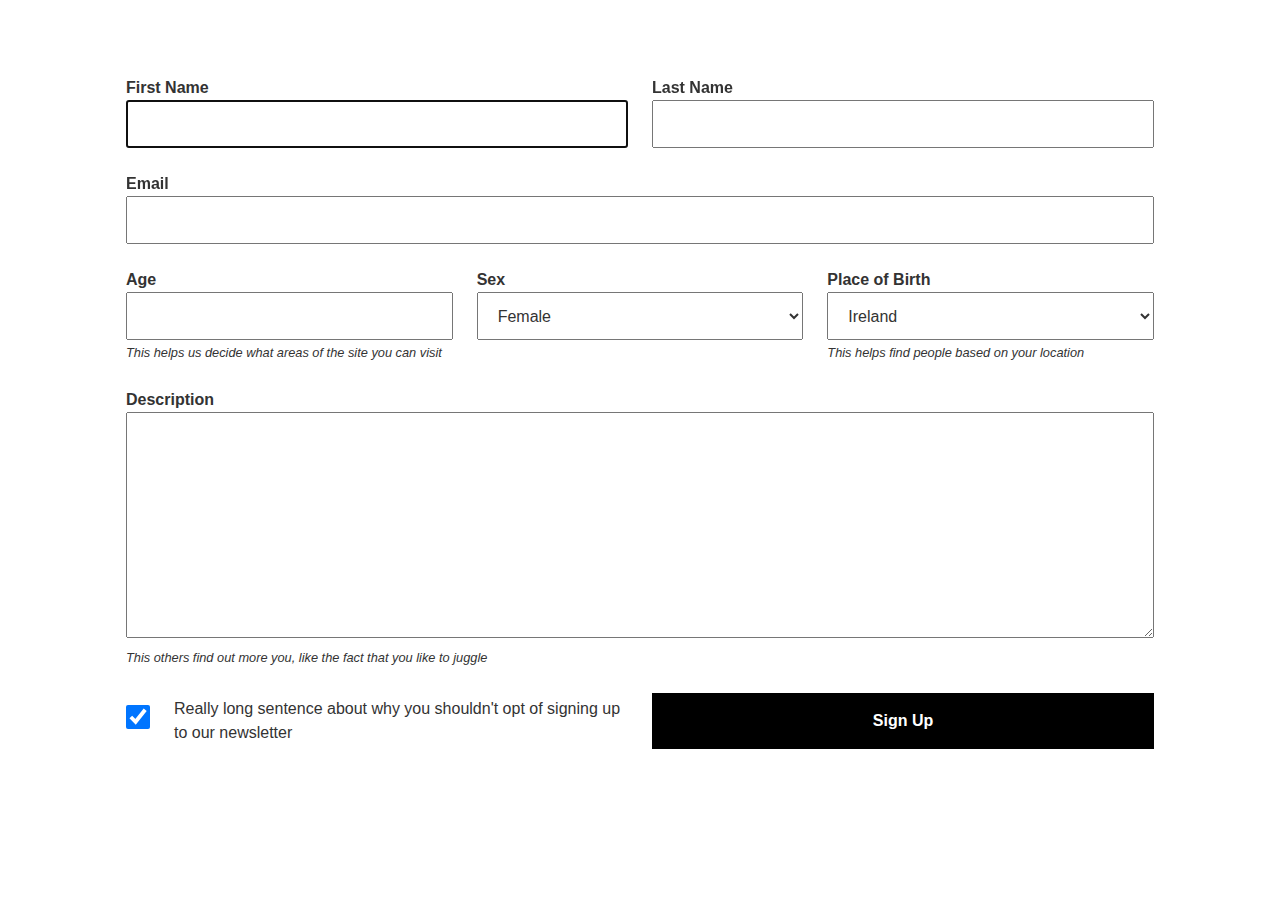
==== form.html @ 025ea373 "cool forms and shit" ====
<!DOCTYPE html>
<html lang="en">
<head>
    <meta charset="UTF-8">
    <title>Document</title>
    <meta name="viewport" content="width=device-width, user-scalable=no, initial-scale=1.0, maximum-scale=1.0, minimum-scale=1.0">
    <link rel="stylesheet" href="css/main.css">
</head>
<body>
    <div class="wrapper">
        <form action="#" method="get">
            <ul class="list-block list-block--small">
                <li class="layout__item u-1-2-lap-and-up">
                    <label>
                        <b>First Name</b>
                        <input type="text" name="fname" autofocus></label>
                </li><li class="layout__item u-1-2-lap-and-up">
                    <label>
                        <b>Last Name</b>
                        <input type="text" name="lname"></label>
                </li><li class="layout__item u-1-1">
                    <label>
                        <b>Email</b>
                        <input type="email" name="email"></label>
                </li><li class="layout__item u-1-3-lap-and-up">
                    <label>
                        <b>Age</b>
                        <input type="number" name="age">
                        <small><em>This helps us decide what areas of the site you can visit</em></small>
                    </label>
                </li><li class="layout__item u-1-3-lap-and-up">
                    <label>
                        <b>Sex</b>
                        <select name="sex" id="">
                            <option value="">Male</option>
                            <option value="" selected>Female</option>
                            <option value="">Other</option>
                            <option value="">Wales</option>
                        </select>
                    </label>
                </li><li class="layout__item u-1-3-lap-and-up">
                    <label>
                        <b>Place of Birth</b>
                        <select name="pob" id="">
                            <optgroup label="Europe">
                                <option value="">England</option>
                                <option value="" selected>Ireland</option>
                                <option value="">Scotland</option>
                                <option value="">Wales</option>
                            </optgroup>
                        </select>
                        <small><em>This helps find people based on your location</em></small>
                    </label>
                </li><li class="layout__item u-1-1-lap-and-up">
                    <label>
                        <b>Description</b>
                        <textarea name="desc" rows="8"></textarea>
                        <small><em>This others find out more you, like the fact that you like to juggle</em></small>
                        </label>
                </li><li class="layout__item u-1-2-lap-and-up">
                    <label class="flag">
                        <span class="flag__img"><input type="checkbox" name="news" checked></span>
                        <span class="flag__body">Really long sentence about why you shouldn't opt of signing up to our newsletter</span>
                    </label>
                </li><li class="layout__item u-1-2-lap-and-up">
                    <button type="submit" class="btn btn--full btn--primary">Sign Up</button>
                </li>

            </ul>
        </form>
    </div>
</body>
</html>
---- css/main.css ----
@charset "UTF-8";
/**
 * Settings
 */
/*!
 * inuitcss, by @csswizardry
 *
 * github.com/inuitcss | inuitcss.com
 */
/**
 * Tools
 */
/*------------------------------------*\
    #ALIASES
\*------------------------------------*/
/**
 * Generic
 */
/*! normalize.css v3.0.2 | MIT License | git.io/normalize */
/**
 * 1. Set default font family to sans-serif.
 * 2. Prevent iOS text size adjust after orientation change, without disabling
 *    user zoom.
 */
html {
  font-family: sans-serif;
  /* 1 */
  -ms-text-size-adjust: 100%;
  /* 2 */
  -webkit-text-size-adjust: 100%;
  /* 2 */ }

/**
 * Remove default margin.
 */
body {
  margin: 0; }

/* HTML5 display definitions
   ========================================================================== */
/**
 * Correct `block` display not defined for any HTML5 element in IE 8/9.
 * Correct `block` display not defined for `details` or `summary` in IE 10/11
 * and Firefox.
 * Correct `block` display not defined for `main` in IE 11.
 */
article,
aside,
details,
figcaption,
figure,
footer,
header,
hgroup,
main,
menu,
nav,
section,
summary {
  display: block; }

/**
 * 1. Correct `inline-block` display not defined in IE 8/9.
 * 2. Normalize vertical alignment of `progress` in Chrome, Firefox, and Opera.
 */
audio,
canvas,
progress,
video {
  display: inline-block;
  /* 1 */
  vertical-align: baseline;
  /* 2 */ }

/**
 * Prevent modern browsers from displaying `audio` without controls.
 * Remove excess height in iOS 5 devices.
 */
audio:not([controls]) {
  display: none;
  height: 0; }

/**
 * Address `[hidden]` styling not present in IE 8/9/10.
 * Hide the `template` element in IE 8/9/11, Safari, and Firefox < 22.
 */
[hidden],
template {
  display: none; }

/* Links
   ========================================================================== */
/**
 * Remove the gray background color from active links in IE 10.
 */
a {
  background-color: transparent; }

/**
 * Improve readability when focused and also mouse hovered in all browsers.
 */
a:active,
a:hover {
  outline: 0; }

/* Text-level semantics
   ========================================================================== */
/**
 * Address styling not present in IE 8/9/10/11, Safari, and Chrome.
 */
abbr[title] {
  border-bottom: 1px dotted; }

/**
 * Address style set to `bolder` in Firefox 4+, Safari, and Chrome.
 */
b,
strong {
  font-weight: bold; }

/**
 * Address styling not present in Safari and Chrome.
 */
dfn {
  font-style: italic; }

/**
 * Address variable `h1` font-size and margin within `section` and `article`
 * contexts in Firefox 4+, Safari, and Chrome.
 */
h1 {
  font-size: 2em;
  margin: 0.67em 0; }

/**
 * Address styling not present in IE 8/9.
 */
mark {
  background: #ff0;
  color: #000; }

/**
 * Address inconsistent and variable font size in all browsers.
 */
small {
  font-size: 80%; }

/**
 * Prevent `sub` and `sup` affecting `line-height` in all browsers.
 */
sub,
sup {
  font-size: 75%;
  line-height: 0;
  position: relative;
  vertical-align: baseline; }

sup {
  top: -0.5em; }

sub {
  bottom: -0.25em; }

/* Embedded content
   ========================================================================== */
/**
 * Remove border when inside `a` element in IE 8/9/10.
 */
img {
  border: 0; }

/**
 * Correct overflow not hidden in IE 9/10/11.
 */
svg:not(:root) {
  overflow: hidden; }

/* Grouping content
   ========================================================================== */
/**
 * Address margin not present in IE 8/9 and Safari.
 */
figure {
  margin: 1em 40px; }

/**
 * Address differences between Firefox and other browsers.
 */
hr {
  -moz-box-sizing: content-box;
  box-sizing: content-box;
  height: 0; }

/**
 * Contain overflow in all browsers.
 */
pre {
  overflow: auto; }

/**
 * Address odd `em`-unit font size rendering in all browsers.
 */
code,
kbd,
pre,
samp {
  font-family: monospace, monospace;
  font-size: 1em; }

/* Forms
   ========================================================================== */
/**
 * Known limitation: by default, Chrome and Safari on OS X allow very limited
 * styling of `select`, unless a `border` property is set.
 */
/**
 * 1. Correct color not being inherited.
 *    Known issue: affects color of disabled elements.
 * 2. Correct font properties not being inherited.
 * 3. Address margins set differently in Firefox 4+, Safari, and Chrome.
 */
button,
input,
optgroup,
select,
textarea {
  color: inherit;
  /* 1 */
  font: inherit;
  /* 2 */
  margin: 0;
  /* 3 */ }

/**
 * Address `overflow` set to `hidden` in IE 8/9/10/11.
 */
button {
  overflow: visible; }

/**
 * Address inconsistent `text-transform` inheritance for `button` and `select`.
 * All other form control elements do not inherit `text-transform` values.
 * Correct `button` style inheritance in Firefox, IE 8/9/10/11, and Opera.
 * Correct `select` style inheritance in Firefox.
 */
button,
select {
  text-transform: none; }

/**
 * 1. Avoid the WebKit bug in Android 4.0.* where (2) destroys native `audio`
 *    and `video` controls.
 * 2. Correct inability to style clickable `input` types in iOS.
 * 3. Improve usability and consistency of cursor style between image-type
 *    `input` and others.
 */
button,
html input[type="button"],
input[type="reset"],
input[type="submit"] {
  -webkit-appearance: button;
  /* 2 */
  cursor: pointer;
  /* 3 */ }

/**
 * Re-set default cursor for disabled elements.
 */
button[disabled],
html input[disabled] {
  cursor: default; }

/**
 * Remove inner padding and border in Firefox 4+.
 */
button::-moz-focus-inner,
input::-moz-focus-inner {
  border: 0;
  padding: 0; }

/**
 * Address Firefox 4+ setting `line-height` on `input` using `!important` in
 * the UA stylesheet.
 */
input {
  line-height: normal; }

/**
 * It's recommended that you don't attempt to style these elements.
 * Firefox's implementation doesn't respect box-sizing, padding, or width.
 *
 * 1. Address box sizing set to `content-box` in IE 8/9/10.
 * 2. Remove excess padding in IE 8/9/10.
 */
input[type="checkbox"],
input[type="radio"] {
  box-sizing: border-box;
  /* 1 */
  padding: 0;
  /* 2 */ }

/**
 * Fix the cursor style for Chrome's increment/decrement buttons. For certain
 * `font-size` values of the `input`, it causes the cursor style of the
 * decrement button to change from `default` to `text`.
 */
input[type="number"]::-webkit-inner-spin-button,
input[type="number"]::-webkit-outer-spin-button {
  height: auto; }

/**
 * 1. Address `appearance` set to `searchfield` in Safari and Chrome.
 * 2. Address `box-sizing` set to `border-box` in Safari and Chrome
 *    (include `-moz` to future-proof).
 */
input[type="search"] {
  -webkit-appearance: textfield;
  /* 1 */
  -moz-box-sizing: content-box;
  -webkit-box-sizing: content-box;
  /* 2 */
  box-sizing: content-box; }

/**
 * Remove inner padding and search cancel button in Safari and Chrome on OS X.
 * Safari (but not Chrome) clips the cancel button when the search input has
 * padding (and `textfield` appearance).
 */
input[type="search"]::-webkit-search-cancel-button,
input[type="search"]::-webkit-search-decoration {
  -webkit-appearance: none; }

/**
 * Define consistent border, margin, and padding.
 */
fieldset {
  border: 1px solid #c0c0c0;
  margin: 0 2px;
  padding: 0.35em 0.625em 0.75em; }

/**
 * 1. Correct `color` not being inherited in IE 8/9/10/11.
 * 2. Remove padding so people aren't caught out if they zero out fieldsets.
 */
legend {
  border: 0;
  /* 1 */
  padding: 0;
  /* 2 */ }

/**
 * Remove default vertical scrollbar in IE 8/9/10/11.
 */
textarea {
  overflow: auto; }

/**
 * Don't inherit the `font-weight` (applied by a rule above).
 * NOTE: the default cannot safely be changed in Chrome and Safari on OS X.
 */
optgroup {
  font-weight: bold; }

/* Tables
   ========================================================================== */
/**
 * Remove most spacing between table cells.
 */
table {
  border-collapse: collapse;
  border-spacing: 0; }

td,
th {
  padding: 0; }

/*------------------------------------*\
    #RESET
\*------------------------------------*/
/**
 * As well as using normalize.css, it is often advantageous to remove all
 * margins from certain elements.
 */
body,
h1, h2, h3, h4, h5, h6,
p, blockquote, pre,
dl, dd, ol, ul,
form, fieldset, legend,
figure,
table, th, td, caption,
hr {
  margin: 0;
  padding: 0; }

/**
 * Give a help cursor to elements that give extra info on `:hover`.
 */
abbr[title],
dfn[title] {
  cursor: help; }

/**
 * Remove underlines from potentially troublesome elements.
 */
u,
ins {
  text-decoration: none; }

/**
 * Apply faux underlines to inserted text via `border-bottom`.
 */
ins {
  border-bottom: 1px solid; }

/*------------------------------------*\
    #BOX-SIZING
\*------------------------------------*/
/**
 * Set the global `box-sizing` state to `border-box`.
 *
 * css-tricks.com/inheriting-box-sizing-probably-slightly-better-best-practice
 * paulirish.com/2012/box-sizing-border-box-ftw
 */
html {
  -webkit-box-sizing: border-box;
  -moz-box-sizing: border-box;
  box-sizing: border-box; }

*, *:before, *:after {
  -webkit-box-sizing: inherit;
  -moz-box-sizing: inherit;
  box-sizing: inherit; }

/**
 * Base
 */
body {
  margin-top: 4em; }

a {
  color: #333333;
  text-decoration: none; }
  a:hover, a:active, a:focus {
    text-decoration: underline; }

textarea {
  padding: 1em; }

input,
select,
textarea {
  font-size: 1em; }

input[type="text"],
input[type="email"],
input[type="password"],
input[type="tel"],
input[type="url"],
input[type="number"],
select {
  width: 100%;
  padding-left: 1em; }

input[type="checkbox"] {
  width: 1.5em; }

textarea {
  min-width: 100%;
  width: 100%;
  max-width: 100%; }

input,
select {
  height: 3em;
  line-height: 3em; }

label {
  cursor: pointer; }

/*------------------------------------*\
    #PAGE
\*------------------------------------*/
/**
 * High-, page-level styling.
 *
 * 1. Set the default `font-size` and `line-height` for the entire project,
 *    sourced from our default variables. The `font-size` is calculated to exist
 *    in ems, the `line-height` is calculated to exist unitlessly.
 * 2. Force scrollbars to always be visible to prevent awkward ÔÇÿjumpsÔÇÖ when
 *    navigating between pages that do/do not have enough content to produce
 *    scrollbars naturally.
 * 3. Ensure the page always fills at least the entire height of the viewport.
 * 4. Prevent certain mobile browsers from automatically zooming fonts.
 * 5. Fonts on OSX will look more consistent with other systems that do not
 *    render text using sub-pixel anti-aliasing.
 */
html {
  font-size: 1em;
  /* [1] */
  line-height: 1.5;
  /* [1] */
  background-color: #fff;
  color: #333;
  overflow-y: scroll;
  /* [2] */
  min-height: 100%;
  /* [3] */
  -webkit-text-size-adjust: 100%;
  /* [4] */
  -ms-text-size-adjust: 100%;
  /* [4] */
  -moz-osx-font-smoothing: grayscale;
  /* [5] */
  -webkit-font-smoothing: antialiased;
  /* [5] */ }

/*------------------------------------*\
    #IMAGES
\*------------------------------------*/
/**
 * 1. Fluid images for responsive purposes.
 * 2. Offset `alt` text from surrounding copy.
 * 3. Setting `vertical-align` removes the whitespace that appears under `img`
 *    elements when they are dropped into a page as-is. Safer alternative to
 *    using `display: block;`.
 */
img {
  max-width: 100%;
  /* [1] */
  font-style: italic;
  /* [2] */
  vertical-align: middle;
  /* [3] */ }

/**
 * 1. Google Maps breaks if `max-width: 100%` acts upon it; use their selector
 *    to remove the effects.
 * 2. If a `width` and/or `height` attribute have been explicitly defined, letÔÇÖs
 *    not make the image fluid.
 */
.gm-style img,
img[width],
img[height] {
  /* [2] */
  max-width: none; }

/**
 * Objects
 */
.wrapper {
  max-width: 1100px;
  margin: 0 auto;
  padding-right: 12px;
  padding-left: 12px; }
  @media screen and (min-width: 45em) {
    .wrapper {
      padding-right: 24px;
      padding-left: 24px; } }

/*------------------------------------*\
    #BUTTONS
\*------------------------------------*/
/**
 * A simple button object.
 */
/**
 * 1. Allow us to style box model properties.
 * 2. Line different sized buttons up a little nicer.
 * 3. Make buttons inherit font styles (often necessary when styling `input`s as
 *    buttons).
 * 4. Reset/normalize some styles.
 * 5. Force all button-styled elements to appear clickable.
 * 6. Fixes odd inner spacing in IE7.
 * 7. Subtract the border size from the padding value so that buttons do not
 *    grow larger as we add borders.
 */
.btn {
  display: inline-block;
  /* [1] */
  vertical-align: middle;
  /* [2] */
  font: inherit;
  /* [3] */
  text-align: center;
  /* [4] */
  margin: 0;
  /* [4] */
  cursor: pointer;
  /* [5] */
  overflow: visible;
  /* [6] */
  padding: 14px 30px;
  /* [7] */
  background-color: transparent;
  border: 2px solid transparent; }
  .btn, .btn:hover, .btn:active, .btn:focus {
    text-decoration: none;
    /* [4] */
    color: #000; }

/**
 * Fix a Firefox bug whereby `input type="submit"` gains 2px extra padding.
 */
.btn::-moz-focus-inner {
  border: 0;
  padding: 0; }

/**
 * Full-width buttons.
 */
.btn--full {
  width: 100%; }

/**
 * Round-ended buttons.
 *
 * 1. Overly-large value to ensure the radius rounds the whole end of the
 *    button.
 */
.btn--pill {
  border-radius: 100px;
  /* [1] */ }

/*------------------------------------*\
    #LIST-INLINE
\*------------------------------------*/
/**
 * The list-inline object simply displays a list of items in one line.
 */
.list-inline {
  margin: 0;
  padding: 0;
  list-style: none; }
  .list-inline > li {
    display: inline-block; }

/*------------------------------------*\
    #LIST-BLOCK
\*------------------------------------*/
/**
 * The list-block object creates blocky list items out of a `ul` or `ol`.
 */
.list-block {
  margin: 0;
  padding: 0;
  list-style: none; }

.list-block__item,
.list-block > li {
  padding: 24px; }

/**
 * Small list-blocks.
 */
.list-block--small > .list-block__item,
.list-block.list-block--small > li {
  padding: 12px; }

/*------------------------------------*\
    #LIST-UI
\*------------------------------------*/
/**
 * The UI list object creates blocky list items with a keyline separator out of
 * a `ul` or `ol`.
 */
.list-ui,
.list-ui__item,
.list-ui > li {
  border: 0 solid #ccc; }

.list-ui {
  margin: 0;
  padding: 0;
  list-style: none;
  border-top-width: 1px; }

.list-ui__item,
.list-ui > li {
  padding: 24px;
  border-bottom-width: 1px; }

/**
 * Tiny list-uis.
 */
.list-ui--tiny > .list-ui__item,
.list-ui.list-ui--tiny > li {
  padding: 6px; }

/**
 * Small list-uis.
 */
.list-ui--small > .list-ui__item,
.list-ui.list-ui--small > li {
  padding: 12px; }

/*------------------------------------*\
    #LAYOUT
\*------------------------------------*/
/**
 * The inuitcss layout system uses `box-sizing: border-box;` and
 * `display: inline-block;` to create an extremely powerful, flexible
 * alternative to the traditional grid system. Combine the layout items with
 * the widths found in `trumps.widths`.
 */
/**
 * Begin a layout group.
 */
.layout {
  list-style: none;
  margin: 0;
  padding: 0;
  margin-left: -24px; }

/**
 * 1. Cause columns to stack side-by-side.
 * 2. Space columns apart.
 * 3. Align columns to the tops of each other.
 * 4. Full-width unless told to behave otherwise.
 * 5. Required to combine fluid widths and fixed gutters.
 */
.layout__item {
  display: inline-block;
  /* [1] */
  padding-left: 24px;
  /* [2] */
  vertical-align: top;
  /* [3] */
  width: 100%;
  /* [4] */ }

/**
 * Layouts with large gutters.
 */
.layout--large {
  margin-left: -48px; }
  .layout--large > .layout__item {
    padding-left: 48px; }

/*------------------------------------*\
    #MEDIA
\*------------------------------------*/
/**
 * Place any image- and text-like content side-by-side, as per:
 * stubbornella.org/content/2010/06/25/the-media-object-saves-hundreds-of-lines-of-code
 */
.media {
  display: block; }

.media__img {
  float: left;
  margin-right: 24px; }
  .media__img > img {
    display: block; }

.media__body {
  overflow: hidden;
  display: block; }
  .media__body,
  .media__body > :last-child {
    margin-bottom: 0; }

/**
 * Tiny media objects.
 */
.media--tiny {
  /**
   * Tiny reversed media objects.
   */ }
  .media--tiny > .media__img {
    margin-right: 6px; }
  .media--tiny.media--rev > .media__img {
    margin-right: 0;
    margin-left: 6px; }

/**
 * Small media objects.
 */
.media--small {
  /**
   * Small reversed media objects.
   */ }
  .media--small > .media__img {
    margin-right: 12px; }
  .media--small.media--rev > .media__img {
    margin-right: 0;
    margin-left: 12px; }

/**
 * Reversed image location (right instead of left). Extends `.media`.
 */
.media--rev > .media__img {
  float: right;
  margin-right: 0;
  margin-left: 24px; }

/**
 * Responsive media objects.
 *
 * There is a very pragmatic, simple implementation of a responsive media
 * object, which simply places the text-content beneath the image-content.
 *
 * We use a `max-width` media query because:
 *
 * a) it is the least verbose method in terms of amount of code required.
 * b) the media objectÔÇÖs default state is image-next-to-text, so its stacked
 *    state is the exception, rather than the rule.
 */
@media screen and (max-width: 720px) {
  .media--responsive {
    /**
     * Rework the spacings on regular media objects.
     */
    /**
     * Tiny responsive media objects.
     *
     * Take a little more heavy-handed approach to reworking
     * spacings on media objects that are also tiny media objects
     * in their regular state.
     */
    /**
     * Small responsive media objects.
     *
     * Take a little more heavy-handed approach to reworking
     * spacings on media objects that are also small media objects
     * in their regular state.
     */ }
    .media--responsive > .media__img {
      float: none;
      margin-right: 0;
      margin-bottom: 24px;
      margin-left: 0; }
    .media--responsive.media--tiny > .media__img {
      margin-right: 0;
      margin-left: 0;
      margin-bottom: 6px; }
    .media--responsive.media--small > .media__img {
      margin-right: 0;
      margin-left: 0;
      margin-bottom: 12px; } }
/*------------------------------------*\
    #FLAG
\*------------------------------------*/
/**
 * The flag object is a design pattern similar to the media object, however it
 * utilises `display: table[-cell];` to give us control over the vertical
 * alignments of the text and image. csswizardry.com/2013/05/the-flag-object
 */
/**
 * 1. Allows us to control vertical alignments
 * 2. Force the object to be the full width of its parent. Combined with [1],
 *    this makes the object behave in a quasi-`display: block;` manner.
 */
.flag {
  display: table;
  /* [1] */
  width: 100%;
  /* [2] */ }

/**
 * Items within a flag object. There should only ever be one of each.
 *
 * 1. Default to aligning content to their middles.
 */
.flag__img,
.flag__body {
  display: table-cell;
  vertical-align: middle;
  /* [1] */ }

/**
 * Flag images have a space between them and the body of the object.
 */
.flag__img {
  padding-right: 24px; }
  .flag__img > img {
    display: block;
    max-width: none; }

/**
 * The container for the main content of the flag object.
 *
 * 1. Forces the `.flag__body` to take up all remaining space.
 */
.flag__body {
  width: 100%;
  /* [1] */ }
  .flag__body,
  .flag__body > :last-child {
    margin-bottom: 0; }

/**
 * Tiny flags.
 */
.flag--tiny {
  /**
   * Tiny reversed flags.
   */ }
  .flag--tiny > .flag__img {
    padding-right: 6px; }
  .flag--tiny.flag--rev > .flag__img {
    padding-right: 0;
    padding-left: 6px; }

/**
 * Small flags.
 */
.flag--small {
  /**
   * Small reversed flags.
   */ }
  .flag--small > .flag__img {
    padding-right: 12px; }
  .flag--small.flag--rev > .flag__img {
    padding-right: 0;
    padding-left: 12px; }

/**
 * Reversed flag objects have their image-content to the right, and text-content
 * to the left.
 *
 * 1. Swap the rendered direction of the objectÔÇª
 * 2. ÔÇªand reset it.
 * 3. Reassign margins to the correct sides.
 */
.flag--rev {
  direction: rtl;
  /* [1] */ }
  .flag--rev > .flag__img,
  .flag--rev > .flag__body {
    direction: ltr;
    /* [2] */ }
  .flag--rev > .flag__img {
    padding-right: 0;
    /* [3] */
    padding-left: 24px;
    /* [3] */ }

/**
 * Responsive flag objects.
 *
 * There is a very pragmatic, simple implementation of a responsive flag
 * object, which simply places the text-content beneath the image-content.
 *
 * We use a `max-width` media query because:
 *
 * a) it is the least verbose method in terms of amount of code required.
 * b) the flag objectÔÇÖs default state is image-next-to-text, so its stacked
 *    state is the exception, rather than the rule.
 */
@media screen and (max-width: 720px) {
  .flag--responsive {
    /**
     * Disable reversal of content because there is no concept of
     * ÔÇÿreversedÔÇÖ in a stacked layout.
     */
    direction: ltr;
    /**
     * Rework the spacings on regular flag objects.
     */
    /**
     * Tiny responsive flags.
     *
     * Take a little more heavy-handed approach to reworking
     * spacings on flags that are also tiny flags in their regular
     * state.
     */
    /**
     * Small responsive flags.
     *
     * Take a little more heavy-handed approach to reworking
     * spacings on flags that are also small flags in their regular
     * state.
     */ }
    .flag--responsive,
    .flag--responsive > .flag__img,
    .flag--responsive > .flag__body {
      display: block; }
    .flag--responsive > .flag__img {
      padding-right: 0;
      padding-left: 0;
      margin-bottom: 24px; }
    .flag--responsive.flag--tiny > .flag__img {
      padding-right: 0;
      padding-left: 0;
      margin-bottom: 6px; }
    .flag--responsive.flag--small > .flag__img {
      padding-right: 0;
      padding-left: 0;
      margin-bottom: 12px; } }
/*------------------------------------*\
    #TABLES
\*------------------------------------*/
.table {
  width: 100%; }

/*------------------------------------*\
    #TABS
\*------------------------------------*/
/**
 * A simple abstraction for making equal-width navigation tabs.
 */
/**
 * 1. Reset any residual styles (most likely from lists).
 * 2. Tables for layout!
 * 3. Force all `table-cell` children to have equal widths.
 * 4. Force the object to be the full width of its parent. Combined with [2],
 *    this makes the object behave in a quasi-`display: block;` manner.
 */
.tabs {
  margin: 0;
  /* [1] */
  padding: 0;
  /* [1] */
  list-style: none;
  /* [1] */
  display: table;
  /* [2] */
  table-layout: fixed;
  /* [3] */
  width: 100%;
  /* [4] */
  text-align: center; }

.tabs__item {
  display: table-cell;
  /* [2] */ }

.tabs__link {
  display: block; }

/**
 * Components
 */
.app-bar {
  position: fixed;
  z-index: 9999;
  top: 0;
  right: 0;
  left: 0;
  background: #000;
  border-bottom: 4px solid #333333;
  color: #fff; }

.navdrawer {
  overflow-y: auto;
  position: fixed;
  z-index: 9999;
  top: 0;
  bottom: 0;
  width: 80%;
  max-width: 300px;
  max-height: 100%;
  background: #fff;
  color: #000;
  box-shadow: 0 0 10px rgba(0, 0, 0, 0.5);
  transform: translateZ(0);
  transition: transform 0.2s; }
  .navdrawer.is-active {
    transform: translateX(0); }
  .navdrawer--left {
    left: 0;
    margin-right: 80px;
    transform: translateX(-110%); }
    .no-csstransforms .navdrawer--left {
      left: -100%;
      right: 100%;
      transition: left 0.2s; }
      .no-csstransforms .navdrawer--left.is-active {
        left: 0; }
  .navdrawer--right {
    right: 0;
    margin-left: 80px;
    transform: translateX(110%); }
    .no-csstransforms .navdrawer--right {
      left: 100%;
      right: -100%;
      transition: right 0.2s; }
      .no-csstransforms .navdrawer--right.is-active {
        right: 0; }
  .navdrawer-overlay {
    position: fixed;
    z-index: 999;
    top: -100%;
    right: 0;
    bottom: 100%;
    left: 0;
    background: #000;
    opacity: 0;
    transform: translateZ(0);
    transition: opacity 0.2s; }
    .no-opacity .navdrawer-overlay {
      -ms-filter: "progid:DXImageTransform.Microsoft.Alpha(Opacity=0)"; }
    .navdrawer-overlay.is-active {
      top: 0;
      bottom: 0;
      opacity: 0.4; }
      .no-opacity .navdrawer-overlay.is-active {
        -ms-filter: "progid:DXImageTransform.Microsoft.Alpha(Opacity=20)"; }

.btn {
  font-weight: 700;
  color: inherit; }
  .btn:hover, .btn:active, .btn:focus {
    color: inherit; }

.btn--primary {
  -webkit-transition: 0.2s;
  -moz-transition: 0.2s;
  transition: 0.2s;
  font-weight: 700;
  background: #000;
  border-color: #000;
  color: #fff; }
  .btn--primary:hover, .btn--primary:active, .btn--primary:focus {
    background: black;
    border-color: black;
    color: #fff; }

.btn--secondary {
  background: none;
  border-color: #000;
  color: #000; }
  .btn--secondary:hover, .btn--secondary:active, .btn--secondary:focus {
    border-color: black;
    color: black; }

.product__cta {
  float: right;
  text-align: center; }

.promotion {
  display: block;
  padding: 20px;
  background: #000;
  border-width: 4px 2px 2px;
  border-style: solid;
  border-color: #333333;
  color: #fff; }

/**
 * Trumps
 */
/*------------------------------------*\
    $HELPER
\*------------------------------------*/
/**
 * Based on "_helper.scss" from inuitcss by Harry Roberts:
 * https://github.com/csswizardry/inuit.css/blob/master/generic/_helper.scss
 */
/**
 * Floats
 */
.float--left {
  float: left !important; }

.float--right {
  float: right !important; }

.float--none {
  float: none !important; }

/**
 * Text alignment
 */
.text--left {
  text-align: left !important; }

.text--right {
  text-align: right !important; }

.text--center {
  text-align: center !important; }

/**
 * Font weights
 */
.weight--100 {
  font-weight: 100 !important; }

.weight--200 {
  font-weight: 200 !important; }

.weight--300 {
  font-weight: 300 !important; }

.weight--400 {
  font-weight: 400 !important; }

.weight--500 {
  font-weight: 500 !important; }

.weight--600 {
  font-weight: 600 !important; }

.weight--700 {
  font-weight: 700 !important; }

.weight--800 {
  font-weight: 800 !important; }

.weight--900 {
  font-weight: 900 !important; }

/*------------------------------------*\
    #SPACING
\*------------------------------------*/
/**
 * Margin and padding helper classes. Use these to tweak layout on a micro
 * level.
 *
 * `.(m|p)(t|r|b|l|h|v)(-|+|0) {}` = margin/padding top/right/bottom/left/horizontal/vertical less/more/none
 */
/**
 * Margin helper classes.
 *
 * Add margins.
 */
.u-m {
  margin: 24px !important; }

.u-mt {
  margin-top: 24px !important; }

.u-mr {
  margin-right: 24px !important; }

.u-mb {
  margin-bottom: 24px !important; }

.u-ml {
  margin-left: 24px !important; }

.u-mh {
  margin-right: 24px !important;
  margin-left: 24px !important; }

.u-mv {
  margin-top: 24px !important;
  margin-bottom: 24px !important; }

/**
 * Padding helper classes.
 *
 * Add paddings.
 */
.u-p {
  padding: 24px !important; }

.u-pt {
  padding-top: 24px !important; }

.u-pr {
  padding-right: 24px !important; }

.u-pb {
  padding-bottom: 24px !important; }

.u-pl {
  padding-left: 24px !important; }

.u-ph {
  padding-right: 24px !important;
  padding-left: 24px !important; }

.u-pv {
  padding-top: 24px !important;
  padding-bottom: 24px !important; }

/*------------------------------------*\
    #CLEARFIX
\*------------------------------------*/
/**
 * Micro clearfix, as per: css-101.org/articles/clearfix/latest-new-clearfix-so-far.php
 * Extend the clearfix class with Sass to avoid the `.clearfix` class appearing
 * over and over in your markup.
 */
.clearfix:after,
.media:after,
.product:after {
  content: "";
  display: table;
  clear: both; }

/*------------------------------------*\
    #WIDTHS
\*------------------------------------*/
/**
 * A series of width helper classes that you can use to size things like grid
 * systems. Classes can take a fraction-like format (e.g. `.u-2/3`) or a spoken-
 * word format (e.g. `.u-2-of-3`). Use these in your markup:
 *
 * <div class="u-7/12">
 */
.u-1-1 {
  width: 100% !important; }

.u-1-2 {
  width: 50% !important; }

.u-1-3 {
  width: 33.33333% !important; }

.u-2-3 {
  width: 66.66667% !important; }

.u-1-4 {
  width: 25% !important; }

.u-2-4 {
  width: 50% !important; }

.u-3-4 {
  width: 75% !important; }

.u-1-5 {
  width: 20% !important; }

.u-2-5 {
  width: 40% !important; }

.u-3-5 {
  width: 60% !important; }

.u-4-5 {
  width: 80% !important; }

/*------------------------------------*\
    #WIDTHS-RESPONSIVE
\*------------------------------------*/
/**
 * Responsive width classes based on your responsive settings.
 */
@media screen and (max-width: 44.9375em) {
  .u-1-1-palm {
    width: 100% !important; }

  .u-1-2-palm {
    width: 50% !important; }

  .u-1-3-palm {
    width: 33.33333% !important; }

  .u-2-3-palm {
    width: 66.66667% !important; }

  .u-1-4-palm {
    width: 25% !important; }

  .u-2-4-palm {
    width: 50% !important; }

  .u-3-4-palm {
    width: 75% !important; }

  .u-1-5-palm {
    width: 20% !important; }

  .u-2-5-palm {
    width: 40% !important; }

  .u-3-5-palm {
    width: 60% !important; }

  .u-4-5-palm {
    width: 80% !important; } }
@media screen and (min-width: 45em) and (max-width: 63.9375em) {
  .u-1-1-lap {
    width: 100% !important; }

  .u-1-2-lap {
    width: 50% !important; }

  .u-1-3-lap {
    width: 33.33333% !important; }

  .u-2-3-lap {
    width: 66.66667% !important; }

  .u-1-4-lap {
    width: 25% !important; }

  .u-2-4-lap {
    width: 50% !important; }

  .u-3-4-lap {
    width: 75% !important; }

  .u-1-5-lap {
    width: 20% !important; }

  .u-2-5-lap {
    width: 40% !important; }

  .u-3-5-lap {
    width: 60% !important; }

  .u-4-5-lap {
    width: 80% !important; } }
@media screen and (min-width: 45em) {
  .u-1-1-lap-and-up {
    width: 100% !important; }

  .u-1-2-lap-and-up {
    width: 50% !important; }

  .u-1-3-lap-and-up {
    width: 33.33333% !important; }

  .u-2-3-lap-and-up {
    width: 66.66667% !important; }

  .u-1-4-lap-and-up {
    width: 25% !important; }

  .u-2-4-lap-and-up {
    width: 50% !important; }

  .u-3-4-lap-and-up {
    width: 75% !important; }

  .u-1-5-lap-and-up {
    width: 20% !important; }

  .u-2-5-lap-and-up {
    width: 40% !important; }

  .u-3-5-lap-and-up {
    width: 60% !important; }

  .u-4-5-lap-and-up {
    width: 80% !important; } }
@media screen and (max-width: 63.9375em) {
  .u-1-1-portable {
    width: 100% !important; }

  .u-1-2-portable {
    width: 50% !important; }

  .u-1-3-portable {
    width: 33.33333% !important; }

  .u-2-3-portable {
    width: 66.66667% !important; }

  .u-1-4-portable {
    width: 25% !important; }

  .u-2-4-portable {
    width: 50% !important; }

  .u-3-4-portable {
    width: 75% !important; }

  .u-1-5-portable {
    width: 20% !important; }

  .u-2-5-portable {
    width: 40% !important; }

  .u-3-5-portable {
    width: 60% !important; }

  .u-4-5-portable {
    width: 80% !important; } }
@media screen and (min-width: 64em) {
  .u-1-1-desk {
    width: 100% !important; }

  .u-1-2-desk {
    width: 50% !important; }

  .u-1-3-desk {
    width: 33.33333% !important; }

  .u-2-3-desk {
    width: 66.66667% !important; }

  .u-1-4-desk {
    width: 25% !important; }

  .u-2-4-desk {
    width: 50% !important; }

  .u-3-4-desk {
    width: 75% !important; }

  .u-1-5-desk {
    width: 20% !important; }

  .u-2-5-desk {
    width: 40% !important; }

  .u-3-5-desk {
    width: 60% !important; }

  .u-4-5-desk {
    width: 80% !important; } }
@media (-webkit-min-device-pixel-ratio: 2), (min-resolution: 192dpi), (min-resolution: 2dppx) {
  .u-1-1-retina {
    width: 100% !important; }

  .u-1-2-retina {
    width: 50% !important; }

  .u-1-3-retina {
    width: 33.33333% !important; }

  .u-2-3-retina {
    width: 66.66667% !important; }

  .u-1-4-retina {
    width: 25% !important; }

  .u-2-4-retina {
    width: 50% !important; }

  .u-3-4-retina {
    width: 75% !important; }

  .u-1-5-retina {
    width: 20% !important; }

  .u-2-5-retina {
    width: 40% !important; }

  .u-3-5-retina {
    width: 60% !important; }

  .u-4-5-retina {
    width: 80% !important; } }
/*------------------------------------*\
    #WIDTHS-RESPONSIVE
\*------------------------------------*/
/**
 * Some simple, crude, starting-point widths to use alongside the layout system.
 */
@media screen and (max-width: 44.9375em) {
  .palm-one-whole {
    width: 100%; }

  .palm-one-half {
    width: 50%; }

  .palm-one-third {
    width: 33.333333333%; }

  .palm-two-thirds {
    width: 66.666666666%; }

  .palm-one-quarter {
    width: 25%; }

  .palm-three-quarters {
    width: 75%; }

  .palm-one-fifth {
    width: 20%; }

  .palm-two-fifths {
    width: 40%; }

  .palm-three-fifths {
    width: 60%; }

  .palm-four-fifths {
    width: 80%; }

  .palm-one-tenth {
    width: 10%; }

  .palm-three-tenths {
    width: 30%; }

  .palm-seven-tenths {
    width: 70%; }

  .palm-nine-tenths {
    width: 90%; } }
@media screen and (min-width: 45em) and (max-width: 63.9375em) {
  .lap-one-whole {
    width: 100%; }

  .lap-one-half {
    width: 50%; }

  .lap-one-third {
    width: 33.333333333%; }

  .lap-two-thirds {
    width: 66.666666666%; }

  .lap-one-quarter {
    width: 25%; }

  .lap-three-quarters {
    width: 75%; }

  .lap-one-fifth {
    width: 20%; }

  .lap-two-fifths {
    width: 40%; }

  .lap-three-fifths {
    width: 60%; }

  .lap-four-fifths {
    width: 80%; }

  .lap-one-tenth {
    width: 10%; }

  .lap-three-tenths {
    width: 30%; }

  .lap-seven-tenths {
    width: 70%; }

  .lap-nine-tenths {
    width: 90%; } }
@media screen and (min-width: 45em) {
  .lap-and-up-one-whole {
    width: 100%; }

  .lap-and-up-one-half {
    width: 50%; }

  .lap-and-up-one-third {
    width: 33.333333333%; }

  .lap-and-up-two-thirds {
    width: 66.666666666%; }

  .lap-and-up-one-quarter {
    width: 25%; }

  .lap-and-up-three-quarters {
    width: 75%; }

  .lap-and-up-one-fifth {
    width: 20%; }

  .lap-and-up-two-fifths {
    width: 40%; }

  .lap-and-up-three-fifths {
    width: 60%; }

  .lap-and-up-four-fifths {
    width: 80%; }

  .lap-and-up-one-tenth {
    width: 10%; }

  .lap-and-up-three-tenths {
    width: 30%; }

  .lap-and-up-seven-tenths {
    width: 70%; }

  .lap-and-up-nine-tenths {
    width: 90%; } }
@media screen and (max-width: 63.9375em) {
  .portable-one-whole {
    width: 100%; }

  .portable-one-half {
    width: 50%; }

  .portable-one-third {
    width: 33.333333333%; }

  .portable-two-thirds {
    width: 66.666666666%; }

  .portable-one-quarter {
    width: 25%; }

  .portable-three-quarters {
    width: 75%; }

  .portable-one-fifth {
    width: 20%; }

  .portable-two-fifths {
    width: 40%; }

  .portable-three-fifths {
    width: 60%; }

  .portable-four-fifths {
    width: 80%; }

  .portable-one-tenth {
    width: 10%; }

  .portable-three-tenths {
    width: 30%; }

  .portable-seven-tenths {
    width: 70%; }

  .portable-nine-tenths {
    width: 90%; } }
@media screen and (min-width: 64em) {
  .desk-one-whole {
    width: 100%; }

  .desk-one-half {
    width: 50%; }

  .desk-one-third {
    width: 33.333333333%; }

  .desk-two-thirds {
    width: 66.666666666%; }

  .desk-one-quarter {
    width: 25%; }

  .desk-three-quarters {
    width: 75%; }

  .desk-one-fifth {
    width: 20%; }

  .desk-two-fifths {
    width: 40%; }

  .desk-three-fifths {
    width: 60%; }

  .desk-four-fifths {
    width: 80%; }

  .desk-one-tenth {
    width: 10%; }

  .desk-three-tenths {
    width: 30%; }

  .desk-seven-tenths {
    width: 70%; }

  .desk-nine-tenths {
    width: 90%; }

  .desk-push-one-tenth {
    position: relative;
    left: 10%; } }

/*# sourceMappingURL=main.css.map */
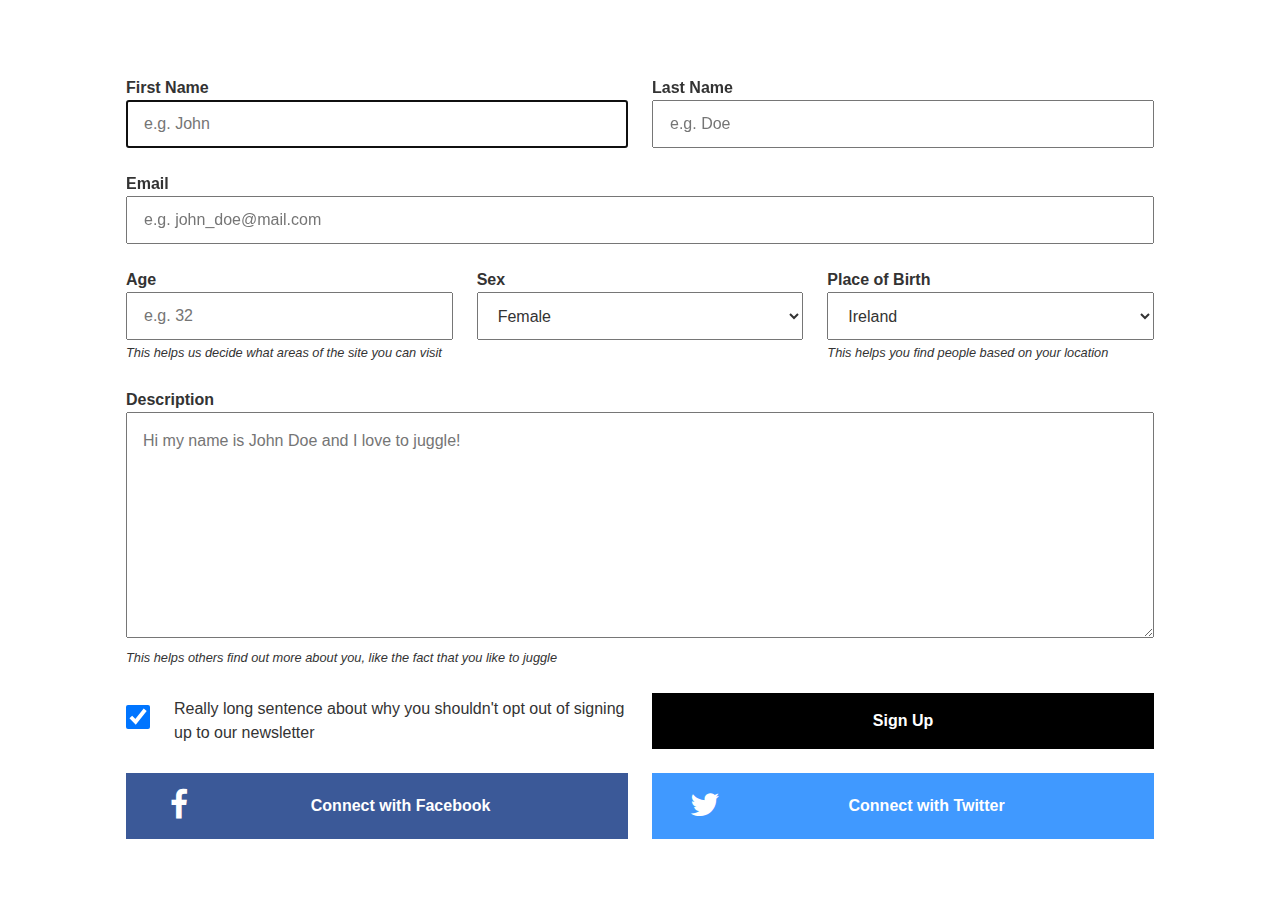
==== commit 2a05f2a5: "cool layout shiite!" ====
--- a/form.html
+++ b/form.html
@@ -2,43 +2,59 @@
 <html lang="en">
 <head>
     <meta charset="UTF-8">
-    <title>Document</title>
+    <title>Sign up</title>
     <meta name="viewport" content="width=device-width, user-scalable=no, initial-scale=1.0, maximum-scale=1.0, minimum-scale=1.0">
+    <link rel="stylesheet" href="http://maxcdn.bootstrapcdn.com/font-awesome/4.3.0/css/font-awesome.min.css">
     <link rel="stylesheet" href="css/main.css">
 </head>
 <body>
+
     <div class="wrapper">
         <form action="#" method="get">
+
             <ul class="list-block list-block--small">
                 <li class="layout__item u-1-2-lap-and-up">
+
                     <label>
                         <b>First Name</b>
-                        <input type="text" name="fname" autofocus></label>
+                        <input type="text" name="fname" placeholder="e.g. John" autofocus>
+                    </label>
+
                 </li><li class="layout__item u-1-2-lap-and-up">
+
                     <label>
                         <b>Last Name</b>
-                        <input type="text" name="lname"></label>
+                        <input type="text" name="lname" placeholder="e.g. Doe">
+                    </label>
+
                 </li><li class="layout__item u-1-1">
+
                     <label>
                         <b>Email</b>
-                        <input type="email" name="email"></label>
+                        <input type="email" name="email" placeholder="e.g. john_doe@mail.com">
+                    </label>
+
                 </li><li class="layout__item u-1-3-lap-and-up">
+
                     <label>
                         <b>Age</b>
-                        <input type="number" name="age">
+                        <input type="number" name="age" placeholder="e.g. 32">
                         <small><em>This helps us decide what areas of the site you can visit</em></small>
                     </label>
+
                 </li><li class="layout__item u-1-3-lap-and-up">
+
                     <label>
                         <b>Sex</b>
                         <select name="sex" id="">
                             <option value="">Male</option>
                             <option value="" selected>Female</option>
                             <option value="">Other</option>
-                            <option value="">Wales</option>
                         </select>
                     </label>
+
                 </li><li class="layout__item u-1-3-lap-and-up">
+
                     <label>
                         <b>Place of Birth</b>
                         <select name="pob" id="">
@@ -49,25 +65,63 @@
                                 <option value="">Wales</option>
                             </optgroup>
                         </select>
-                        <small><em>This helps find people based on your location</em></small>
+                        <small><em>This helps you find people based on your location</em></small>
                     </label>
+
                 </li><li class="layout__item u-1-1-lap-and-up">
+
                     <label>
                         <b>Description</b>
-                        <textarea name="desc" rows="8"></textarea>
-                        <small><em>This others find out more you, like the fact that you like to juggle</em></small>
-                        </label>
+                        <textarea name="desc" rows="8" placeholder="Hi my name is John Doe and I love to juggle!"></textarea>
+                        <small><em>This helps others find out more about you, like the fact that you like to juggle</em></small>
+                    </label>
+
                 </li><li class="layout__item u-1-2-lap-and-up">
+
                     <label class="flag">
                         <span class="flag__img"><input type="checkbox" name="news" checked></span>
-                        <span class="flag__body">Really long sentence about why you shouldn't opt of signing up to our newsletter</span>
+                        <span class="flag__body">Really long sentence about why you shouldn't opt out of signing up to our newsletter</span>
                     </label>
+
                 </li><li class="layout__item u-1-2-lap-and-up">
+
                     <button type="submit" class="btn btn--full btn--primary">Sign Up</button>
+
                 </li>
+            </ul>
 
-            </ul>
         </form>
+
+        <ul class="list-block list-block--small">
+            <li class="layout__item u-1-2-lap-and-up">
+
+                <a href="" class="btn btn--facebook">
+                    <span class="flag flag--tiny">
+                        <span class="flag__img">
+                            <i class="fa fa-fw fa-2x fa-facebook"></i>
+                        </span>
+                        <span class="flag__body">
+                            Connect with Facebook
+                        </span>
+                    </span>
+                </a>
+
+            </li><li class="layout__item u-1-2-lap-and-up">
+
+                <a href="" class="btn btn--twitter">
+                    <span class="flag flag--tiny">
+                        <span class="flag__img">
+                            <i class="fa fa-fw fa-2x fa-twitter"></i>
+                        </span>
+                        <span class="flag__body">
+                            Connect with Twitter
+                        </span>
+                    </span>
+                </a>
+
+            </li>
+        </ul>
+
     </div>
 </body>
 </html>
--- a/css/main.css
+++ b/css/main.css
@@ -1,1752 +1,6 @@
-@charset "UTF-8";
-/**
- * Settings
- */
 /*!
  * inuitcss, by @csswizardry
  *
  * github.com/inuitcss | inuitcss.com
- */
-/**
- * Tools
- */
-/*------------------------------------*\
-    #ALIASES
-\*------------------------------------*/
-/**
- * Generic
- */
-/*! normalize.css v3.0.2 | MIT License | git.io/normalize */
-/**
- * 1. Set default font family to sans-serif.
- * 2. Prevent iOS text size adjust after orientation change, without disabling
- *    user zoom.
- */
-html {
-  font-family: sans-serif;
-  /* 1 */
-  -ms-text-size-adjust: 100%;
-  /* 2 */
-  -webkit-text-size-adjust: 100%;
-  /* 2 */ }
-
-/**
- * Remove default margin.
- */
-body {
-  margin: 0; }
-
-/* HTML5 display definitions
-   ========================================================================== */
-/**
- * Correct `block` display not defined for any HTML5 element in IE 8/9.
- * Correct `block` display not defined for `details` or `summary` in IE 10/11
- * and Firefox.
- * Correct `block` display not defined for `main` in IE 11.
- */
-article,
-aside,
-details,
-figcaption,
-figure,
-footer,
-header,
-hgroup,
-main,
-menu,
-nav,
-section,
-summary {
-  display: block; }
-
-/**
- * 1. Correct `inline-block` display not defined in IE 8/9.
- * 2. Normalize vertical alignment of `progress` in Chrome, Firefox, and Opera.
- */
-audio,
-canvas,
-progress,
-video {
-  display: inline-block;
-  /* 1 */
-  vertical-align: baseline;
-  /* 2 */ }
-
-/**
- * Prevent modern browsers from displaying `audio` without controls.
- * Remove excess height in iOS 5 devices.
- */
-audio:not([controls]) {
-  display: none;
-  height: 0; }
-
-/**
- * Address `[hidden]` styling not present in IE 8/9/10.
- * Hide the `template` element in IE 8/9/11, Safari, and Firefox < 22.
- */
-[hidden],
-template {
-  display: none; }
-
-/* Links
-   ========================================================================== */
-/**
- * Remove the gray background color from active links in IE 10.
- */
-a {
-  background-color: transparent; }
-
-/**
- * Improve readability when focused and also mouse hovered in all browsers.
- */
-a:active,
-a:hover {
-  outline: 0; }
-
-/* Text-level semantics
-   ========================================================================== */
-/**
- * Address styling not present in IE 8/9/10/11, Safari, and Chrome.
- */
-abbr[title] {
-  border-bottom: 1px dotted; }
-
-/**
- * Address style set to `bolder` in Firefox 4+, Safari, and Chrome.
- */
-b,
-strong {
-  font-weight: bold; }
-
-/**
- * Address styling not present in Safari and Chrome.
- */
-dfn {
-  font-style: italic; }
-
-/**
- * Address variable `h1` font-size and margin within `section` and `article`
- * contexts in Firefox 4+, Safari, and Chrome.
- */
-h1 {
-  font-size: 2em;
-  margin: 0.67em 0; }
-
-/**
- * Address styling not present in IE 8/9.
- */
-mark {
-  background: #ff0;
-  color: #000; }
-
-/**
- * Address inconsistent and variable font size in all browsers.
- */
-small {
-  font-size: 80%; }
-
-/**
- * Prevent `sub` and `sup` affecting `line-height` in all browsers.
- */
-sub,
-sup {
-  font-size: 75%;
-  line-height: 0;
-  position: relative;
-  vertical-align: baseline; }
-
-sup {
-  top: -0.5em; }
-
-sub {
-  bottom: -0.25em; }
-
-/* Embedded content
-   ========================================================================== */
-/**
- * Remove border when inside `a` element in IE 8/9/10.
- */
-img {
-  border: 0; }
-
-/**
- * Correct overflow not hidden in IE 9/10/11.
- */
-svg:not(:root) {
-  overflow: hidden; }
-
-/* Grouping content
-   ========================================================================== */
-/**
- * Address margin not present in IE 8/9 and Safari.
- */
-figure {
-  margin: 1em 40px; }
-
-/**
- * Address differences between Firefox and other browsers.
- */
-hr {
-  -moz-box-sizing: content-box;
-  box-sizing: content-box;
-  height: 0; }
-
-/**
- * Contain overflow in all browsers.
- */
-pre {
-  overflow: auto; }
-
-/**
- * Address odd `em`-unit font size rendering in all browsers.
- */
-code,
-kbd,
-pre,
-samp {
-  font-family: monospace, monospace;
-  font-size: 1em; }
-
-/* Forms
-   ========================================================================== */
-/**
- * Known limitation: by default, Chrome and Safari on OS X allow very limited
- * styling of `select`, unless a `border` property is set.
- */
-/**
- * 1. Correct color not being inherited.
- *    Known issue: affects color of disabled elements.
- * 2. Correct font properties not being inherited.
- * 3. Address margins set differently in Firefox 4+, Safari, and Chrome.
- */
-button,
-input,
-optgroup,
-select,
-textarea {
-  color: inherit;
-  /* 1 */
-  font: inherit;
-  /* 2 */
-  margin: 0;
-  /* 3 */ }
-
-/**
- * Address `overflow` set to `hidden` in IE 8/9/10/11.
- */
-button {
-  overflow: visible; }
-
-/**
- * Address inconsistent `text-transform` inheritance for `button` and `select`.
- * All other form control elements do not inherit `text-transform` values.
- * Correct `button` style inheritance in Firefox, IE 8/9/10/11, and Opera.
- * Correct `select` style inheritance in Firefox.
- */
-button,
-select {
-  text-transform: none; }
-
-/**
- * 1. Avoid the WebKit bug in Android 4.0.* where (2) destroys native `audio`
- *    and `video` controls.
- * 2. Correct inability to style clickable `input` types in iOS.
- * 3. Improve usability and consistency of cursor style between image-type
- *    `input` and others.
- */
-button,
-html input[type="button"],
-input[type="reset"],
-input[type="submit"] {
-  -webkit-appearance: button;
-  /* 2 */
-  cursor: pointer;
-  /* 3 */ }
-
-/**
- * Re-set default cursor for disabled elements.
- */
-button[disabled],
-html input[disabled] {
-  cursor: default; }
-
-/**
- * Remove inner padding and border in Firefox 4+.
- */
-button::-moz-focus-inner,
-input::-moz-focus-inner {
-  border: 0;
-  padding: 0; }
-
-/**
- * Address Firefox 4+ setting `line-height` on `input` using `!important` in
- * the UA stylesheet.
- */
-input {
-  line-height: normal; }
-
-/**
- * It's recommended that you don't attempt to style these elements.
- * Firefox's implementation doesn't respect box-sizing, padding, or width.
- *
- * 1. Address box sizing set to `content-box` in IE 8/9/10.
- * 2. Remove excess padding in IE 8/9/10.
- */
-input[type="checkbox"],
-input[type="radio"] {
-  box-sizing: border-box;
-  /* 1 */
-  padding: 0;
-  /* 2 */ }
-
-/**
- * Fix the cursor style for Chrome's increment/decrement buttons. For certain
- * `font-size` values of the `input`, it causes the cursor style of the
- * decrement button to change from `default` to `text`.
- */
-input[type="number"]::-webkit-inner-spin-button,
-input[type="number"]::-webkit-outer-spin-button {
-  height: auto; }
-
-/**
- * 1. Address `appearance` set to `searchfield` in Safari and Chrome.
- * 2. Address `box-sizing` set to `border-box` in Safari and Chrome
- *    (include `-moz` to future-proof).
- */
-input[type="search"] {
-  -webkit-appearance: textfield;
-  /* 1 */
-  -moz-box-sizing: content-box;
-  -webkit-box-sizing: content-box;
-  /* 2 */
-  box-sizing: content-box; }
-
-/**
- * Remove inner padding and search cancel button in Safari and Chrome on OS X.
- * Safari (but not Chrome) clips the cancel button when the search input has
- * padding (and `textfield` appearance).
- */
-input[type="search"]::-webkit-search-cancel-button,
-input[type="search"]::-webkit-search-decoration {
-  -webkit-appearance: none; }
-
-/**
- * Define consistent border, margin, and padding.
- */
-fieldset {
-  border: 1px solid #c0c0c0;
-  margin: 0 2px;
-  padding: 0.35em 0.625em 0.75em; }
-
-/**
- * 1. Correct `color` not being inherited in IE 8/9/10/11.
- * 2. Remove padding so people aren't caught out if they zero out fieldsets.
- */
-legend {
-  border: 0;
-  /* 1 */
-  padding: 0;
-  /* 2 */ }
-
-/**
- * Remove default vertical scrollbar in IE 8/9/10/11.
- */
-textarea {
-  overflow: auto; }
-
-/**
- * Don't inherit the `font-weight` (applied by a rule above).
- * NOTE: the default cannot safely be changed in Chrome and Safari on OS X.
- */
-optgroup {
-  font-weight: bold; }
-
-/* Tables
-   ========================================================================== */
-/**
- * Remove most spacing between table cells.
- */
-table {
-  border-collapse: collapse;
-  border-spacing: 0; }
-
-td,
-th {
-  padding: 0; }
-
-/*------------------------------------*\
-    #RESET
-\*------------------------------------*/
-/**
- * As well as using normalize.css, it is often advantageous to remove all
- * margins from certain elements.
- */
-body,
-h1, h2, h3, h4, h5, h6,
-p, blockquote, pre,
-dl, dd, ol, ul,
-form, fieldset, legend,
-figure,
-table, th, td, caption,
-hr {
-  margin: 0;
-  padding: 0; }
-
-/**
- * Give a help cursor to elements that give extra info on `:hover`.
- */
-abbr[title],
-dfn[title] {
-  cursor: help; }
-
-/**
- * Remove underlines from potentially troublesome elements.
- */
-u,
-ins {
-  text-decoration: none; }
-
-/**
- * Apply faux underlines to inserted text via `border-bottom`.
- */
-ins {
-  border-bottom: 1px solid; }
-
-/*------------------------------------*\
-    #BOX-SIZING
-\*------------------------------------*/
-/**
- * Set the global `box-sizing` state to `border-box`.
- *
- * css-tricks.com/inheriting-box-sizing-probably-slightly-better-best-practice
- * paulirish.com/2012/box-sizing-border-box-ftw
- */
-html {
-  -webkit-box-sizing: border-box;
-  -moz-box-sizing: border-box;
-  box-sizing: border-box; }
-
-*, *:before, *:after {
-  -webkit-box-sizing: inherit;
-  -moz-box-sizing: inherit;
-  box-sizing: inherit; }
-
-/**
- * Base
- */
-body {
-  margin-top: 4em; }
-
-a {
-  color: #333333;
-  text-decoration: none; }
-  a:hover, a:active, a:focus {
-    text-decoration: underline; }
-
-textarea {
-  padding: 1em; }
-
-input,
-select,
-textarea {
-  font-size: 1em; }
-
-input[type="text"],
-input[type="email"],
-input[type="password"],
-input[type="tel"],
-input[type="url"],
-input[type="number"],
-select {
-  width: 100%;
-  padding-left: 1em; }
-
-input[type="checkbox"] {
-  width: 1.5em; }
-
-textarea {
-  min-width: 100%;
-  width: 100%;
-  max-width: 100%; }
-
-input,
-select {
-  height: 3em;
-  line-height: 3em; }
-
-label {
-  cursor: pointer; }
-
-/*------------------------------------*\
-    #PAGE
-\*------------------------------------*/
-/**
- * High-, page-level styling.
- *
- * 1. Set the default `font-size` and `line-height` for the entire project,
- *    sourced from our default variables. The `font-size` is calculated to exist
- *    in ems, the `line-height` is calculated to exist unitlessly.
- * 2. Force scrollbars to always be visible to prevent awkward ÔÇÿjumpsÔÇÖ when
- *    navigating between pages that do/do not have enough content to produce
- *    scrollbars naturally.
- * 3. Ensure the page always fills at least the entire height of the viewport.
- * 4. Prevent certain mobile browsers from automatically zooming fonts.
- * 5. Fonts on OSX will look more consistent with other systems that do not
- *    render text using sub-pixel anti-aliasing.
- */
-html {
-  font-size: 1em;
-  /* [1] */
-  line-height: 1.5;
-  /* [1] */
-  background-color: #fff;
-  color: #333;
-  overflow-y: scroll;
-  /* [2] */
-  min-height: 100%;
-  /* [3] */
-  -webkit-text-size-adjust: 100%;
-  /* [4] */
-  -ms-text-size-adjust: 100%;
-  /* [4] */
-  -moz-osx-font-smoothing: grayscale;
-  /* [5] */
-  -webkit-font-smoothing: antialiased;
-  /* [5] */ }
-
-/*------------------------------------*\
-    #IMAGES
-\*------------------------------------*/
-/**
- * 1. Fluid images for responsive purposes.
- * 2. Offset `alt` text from surrounding copy.
- * 3. Setting `vertical-align` removes the whitespace that appears under `img`
- *    elements when they are dropped into a page as-is. Safer alternative to
- *    using `display: block;`.
- */
-img {
-  max-width: 100%;
-  /* [1] */
-  font-style: italic;
-  /* [2] */
-  vertical-align: middle;
-  /* [3] */ }
-
-/**
- * 1. Google Maps breaks if `max-width: 100%` acts upon it; use their selector
- *    to remove the effects.
- * 2. If a `width` and/or `height` attribute have been explicitly defined, letÔÇÖs
- *    not make the image fluid.
- */
-.gm-style img,
-img[width],
-img[height] {
-  /* [2] */
-  max-width: none; }
-
-/**
- * Objects
- */
-.wrapper {
-  max-width: 1100px;
-  margin: 0 auto;
-  padding-right: 12px;
-  padding-left: 12px; }
-  @media screen and (min-width: 45em) {
-    .wrapper {
-      padding-right: 24px;
-      padding-left: 24px; } }
-
-/*------------------------------------*\
-    #BUTTONS
-\*------------------------------------*/
-/**
- * A simple button object.
- */
-/**
- * 1. Allow us to style box model properties.
- * 2. Line different sized buttons up a little nicer.
- * 3. Make buttons inherit font styles (often necessary when styling `input`s as
- *    buttons).
- * 4. Reset/normalize some styles.
- * 5. Force all button-styled elements to appear clickable.
- * 6. Fixes odd inner spacing in IE7.
- * 7. Subtract the border size from the padding value so that buttons do not
- *    grow larger as we add borders.
- */
-.btn {
-  display: inline-block;
-  /* [1] */
-  vertical-align: middle;
-  /* [2] */
-  font: inherit;
-  /* [3] */
-  text-align: center;
-  /* [4] */
-  margin: 0;
-  /* [4] */
-  cursor: pointer;
-  /* [5] */
-  overflow: visible;
-  /* [6] */
-  padding: 14px 30px;
-  /* [7] */
-  background-color: transparent;
-  border: 2px solid transparent; }
-  .btn, .btn:hover, .btn:active, .btn:focus {
-    text-decoration: none;
-    /* [4] */
-    color: #000; }
-
-/**
- * Fix a Firefox bug whereby `input type="submit"` gains 2px extra padding.
- */
-.btn::-moz-focus-inner {
-  border: 0;
-  padding: 0; }
-
-/**
- * Full-width buttons.
- */
-.btn--full {
-  width: 100%; }
-
-/**
- * Round-ended buttons.
- *
- * 1. Overly-large value to ensure the radius rounds the whole end of the
- *    button.
- */
-.btn--pill {
-  border-radius: 100px;
-  /* [1] */ }
-
-/*------------------------------------*\
-    #LIST-INLINE
-\*------------------------------------*/
-/**
- * The list-inline object simply displays a list of items in one line.
- */
-.list-inline {
-  margin: 0;
-  padding: 0;
-  list-style: none; }
-  .list-inline > li {
-    display: inline-block; }
-
-/*------------------------------------*\
-    #LIST-BLOCK
-\*------------------------------------*/
-/**
- * The list-block object creates blocky list items out of a `ul` or `ol`.
- */
-.list-block {
-  margin: 0;
-  padding: 0;
-  list-style: none; }
-
-.list-block__item,
-.list-block > li {
-  padding: 24px; }
-
-/**
- * Small list-blocks.
- */
-.list-block--small > .list-block__item,
-.list-block.list-block--small > li {
-  padding: 12px; }
-
-/*------------------------------------*\
-    #LIST-UI
-\*------------------------------------*/
-/**
- * The UI list object creates blocky list items with a keyline separator out of
- * a `ul` or `ol`.
- */
-.list-ui,
-.list-ui__item,
-.list-ui > li {
-  border: 0 solid #ccc; }
-
-.list-ui {
-  margin: 0;
-  padding: 0;
-  list-style: none;
-  border-top-width: 1px; }
-
-.list-ui__item,
-.list-ui > li {
-  padding: 24px;
-  border-bottom-width: 1px; }
-
-/**
- * Tiny list-uis.
- */
-.list-ui--tiny > .list-ui__item,
-.list-ui.list-ui--tiny > li {
-  padding: 6px; }
-
-/**
- * Small list-uis.
- */
-.list-ui--small > .list-ui__item,
-.list-ui.list-ui--small > li {
-  padding: 12px; }
-
-/*------------------------------------*\
-    #LAYOUT
-\*------------------------------------*/
-/**
- * The inuitcss layout system uses `box-sizing: border-box;` and
- * `display: inline-block;` to create an extremely powerful, flexible
- * alternative to the traditional grid system. Combine the layout items with
- * the widths found in `trumps.widths`.
- */
-/**
- * Begin a layout group.
- */
-.layout {
-  list-style: none;
-  margin: 0;
-  padding: 0;
-  margin-left: -24px; }
-
-/**
- * 1. Cause columns to stack side-by-side.
- * 2. Space columns apart.
- * 3. Align columns to the tops of each other.
- * 4. Full-width unless told to behave otherwise.
- * 5. Required to combine fluid widths and fixed gutters.
- */
-.layout__item {
-  display: inline-block;
-  /* [1] */
-  padding-left: 24px;
-  /* [2] */
-  vertical-align: top;
-  /* [3] */
-  width: 100%;
-  /* [4] */ }
-
-/**
- * Layouts with large gutters.
- */
-.layout--large {
-  margin-left: -48px; }
-  .layout--large > .layout__item {
-    padding-left: 48px; }
-
-/*------------------------------------*\
-    #MEDIA
-\*------------------------------------*/
-/**
- * Place any image- and text-like content side-by-side, as per:
- * stubbornella.org/content/2010/06/25/the-media-object-saves-hundreds-of-lines-of-code
- */
-.media {
-  display: block; }
-
-.media__img {
-  float: left;
-  margin-right: 24px; }
-  .media__img > img {
-    display: block; }
-
-.media__body {
-  overflow: hidden;
-  display: block; }
-  .media__body,
-  .media__body > :last-child {
-    margin-bottom: 0; }
-
-/**
- * Tiny media objects.
- */
-.media--tiny {
-  /**
-   * Tiny reversed media objects.
-   */ }
-  .media--tiny > .media__img {
-    margin-right: 6px; }
-  .media--tiny.media--rev > .media__img {
-    margin-right: 0;
-    margin-left: 6px; }
-
-/**
- * Small media objects.
- */
-.media--small {
-  /**
-   * Small reversed media objects.
-   */ }
-  .media--small > .media__img {
-    margin-right: 12px; }
-  .media--small.media--rev > .media__img {
-    margin-right: 0;
-    margin-left: 12px; }
-
-/**
- * Reversed image location (right instead of left). Extends `.media`.
- */
-.media--rev > .media__img {
-  float: right;
-  margin-right: 0;
-  margin-left: 24px; }
-
-/**
- * Responsive media objects.
- *
- * There is a very pragmatic, simple implementation of a responsive media
- * object, which simply places the text-content beneath the image-content.
- *
- * We use a `max-width` media query because:
- *
- * a) it is the least verbose method in terms of amount of code required.
- * b) the media objectÔÇÖs default state is image-next-to-text, so its stacked
- *    state is the exception, rather than the rule.
- */
-@media screen and (max-width: 720px) {
-  .media--responsive {
-    /**
-     * Rework the spacings on regular media objects.
-     */
-    /**
-     * Tiny responsive media objects.
-     *
-     * Take a little more heavy-handed approach to reworking
-     * spacings on media objects that are also tiny media objects
-     * in their regular state.
-     */
-    /**
-     * Small responsive media objects.
-     *
-     * Take a little more heavy-handed approach to reworking
-     * spacings on media objects that are also small media objects
-     * in their regular state.
-     */ }
-    .media--responsive > .media__img {
-      float: none;
-      margin-right: 0;
-      margin-bottom: 24px;
-      margin-left: 0; }
-    .media--responsive.media--tiny > .media__img {
-      margin-right: 0;
-      margin-left: 0;
-      margin-bottom: 6px; }
-    .media--responsive.media--small > .media__img {
-      margin-right: 0;
-      margin-left: 0;
-      margin-bottom: 12px; } }
-/*------------------------------------*\
-    #FLAG
-\*------------------------------------*/
-/**
- * The flag object is a design pattern similar to the media object, however it
- * utilises `display: table[-cell];` to give us control over the vertical
- * alignments of the text and image. csswizardry.com/2013/05/the-flag-object
- */
-/**
- * 1. Allows us to control vertical alignments
- * 2. Force the object to be the full width of its parent. Combined with [1],
- *    this makes the object behave in a quasi-`display: block;` manner.
- */
-.flag {
-  display: table;
-  /* [1] */
-  width: 100%;
-  /* [2] */ }
-
-/**
- * Items within a flag object. There should only ever be one of each.
- *
- * 1. Default to aligning content to their middles.
- */
-.flag__img,
-.flag__body {
-  display: table-cell;
-  vertical-align: middle;
-  /* [1] */ }
-
-/**
- * Flag images have a space between them and the body of the object.
- */
-.flag__img {
-  padding-right: 24px; }
-  .flag__img > img {
-    display: block;
-    max-width: none; }
-
-/**
- * The container for the main content of the flag object.
- *
- * 1. Forces the `.flag__body` to take up all remaining space.
- */
-.flag__body {
-  width: 100%;
-  /* [1] */ }
-  .flag__body,
-  .flag__body > :last-child {
-    margin-bottom: 0; }
-
-/**
- * Tiny flags.
- */
-.flag--tiny {
-  /**
-   * Tiny reversed flags.
-   */ }
-  .flag--tiny > .flag__img {
-    padding-right: 6px; }
-  .flag--tiny.flag--rev > .flag__img {
-    padding-right: 0;
-    padding-left: 6px; }
-
-/**
- * Small flags.
- */
-.flag--small {
-  /**
-   * Small reversed flags.
-   */ }
-  .flag--small > .flag__img {
-    padding-right: 12px; }
-  .flag--small.flag--rev > .flag__img {
-    padding-right: 0;
-    padding-left: 12px; }
-
-/**
- * Reversed flag objects have their image-content to the right, and text-content
- * to the left.
- *
- * 1. Swap the rendered direction of the objectÔÇª
- * 2. ÔÇªand reset it.
- * 3. Reassign margins to the correct sides.
- */
-.flag--rev {
-  direction: rtl;
-  /* [1] */ }
-  .flag--rev > .flag__img,
-  .flag--rev > .flag__body {
-    direction: ltr;
-    /* [2] */ }
-  .flag--rev > .flag__img {
-    padding-right: 0;
-    /* [3] */
-    padding-left: 24px;
-    /* [3] */ }
-
-/**
- * Responsive flag objects.
- *
- * There is a very pragmatic, simple implementation of a responsive flag
- * object, which simply places the text-content beneath the image-content.
- *
- * We use a `max-width` media query because:
- *
- * a) it is the least verbose method in terms of amount of code required.
- * b) the flag objectÔÇÖs default state is image-next-to-text, so its stacked
- *    state is the exception, rather than the rule.
- */
-@media screen and (max-width: 720px) {
-  .flag--responsive {
-    /**
-     * Disable reversal of content because there is no concept of
-     * ÔÇÿreversedÔÇÖ in a stacked layout.
-     */
-    direction: ltr;
-    /**
-     * Rework the spacings on regular flag objects.
-     */
-    /**
-     * Tiny responsive flags.
-     *
-     * Take a little more heavy-handed approach to reworking
-     * spacings on flags that are also tiny flags in their regular
-     * state.
-     */
-    /**
-     * Small responsive flags.
-     *
-     * Take a little more heavy-handed approach to reworking
-     * spacings on flags that are also small flags in their regular
-     * state.
-     */ }
-    .flag--responsive,
-    .flag--responsive > .flag__img,
-    .flag--responsive > .flag__body {
-      display: block; }
-    .flag--responsive > .flag__img {
-      padding-right: 0;
-      padding-left: 0;
-      margin-bottom: 24px; }
-    .flag--responsive.flag--tiny > .flag__img {
-      padding-right: 0;
-      padding-left: 0;
-      margin-bottom: 6px; }
-    .flag--responsive.flag--small > .flag__img {
-      padding-right: 0;
-      padding-left: 0;
-      margin-bottom: 12px; } }
-/*------------------------------------*\
-    #TABLES
-\*------------------------------------*/
-.table {
-  width: 100%; }
-
-/*------------------------------------*\
-    #TABS
-\*------------------------------------*/
-/**
- * A simple abstraction for making equal-width navigation tabs.
- */
-/**
- * 1. Reset any residual styles (most likely from lists).
- * 2. Tables for layout!
- * 3. Force all `table-cell` children to have equal widths.
- * 4. Force the object to be the full width of its parent. Combined with [2],
- *    this makes the object behave in a quasi-`display: block;` manner.
- */
-.tabs {
-  margin: 0;
-  /* [1] */
-  padding: 0;
-  /* [1] */
-  list-style: none;
-  /* [1] */
-  display: table;
-  /* [2] */
-  table-layout: fixed;
-  /* [3] */
-  width: 100%;
-  /* [4] */
-  text-align: center; }
-
-.tabs__item {
-  display: table-cell;
-  /* [2] */ }
-
-.tabs__link {
-  display: block; }
-
-/**
- * Components
- */
-.app-bar {
-  position: fixed;
-  z-index: 9999;
-  top: 0;
-  right: 0;
-  left: 0;
-  background: #000;
-  border-bottom: 4px solid #333333;
-  color: #fff; }
-
-.navdrawer {
-  overflow-y: auto;
-  position: fixed;
-  z-index: 9999;
-  top: 0;
-  bottom: 0;
-  width: 80%;
-  max-width: 300px;
-  max-height: 100%;
-  background: #fff;
-  color: #000;
-  box-shadow: 0 0 10px rgba(0, 0, 0, 0.5);
-  transform: translateZ(0);
-  transition: transform 0.2s; }
-  .navdrawer.is-active {
-    transform: translateX(0); }
-  .navdrawer--left {
-    left: 0;
-    margin-right: 80px;
-    transform: translateX(-110%); }
-    .no-csstransforms .navdrawer--left {
-      left: -100%;
-      right: 100%;
-      transition: left 0.2s; }
-      .no-csstransforms .navdrawer--left.is-active {
-        left: 0; }
-  .navdrawer--right {
-    right: 0;
-    margin-left: 80px;
-    transform: translateX(110%); }
-    .no-csstransforms .navdrawer--right {
-      left: 100%;
-      right: -100%;
-      transition: right 0.2s; }
-      .no-csstransforms .navdrawer--right.is-active {
-        right: 0; }
-  .navdrawer-overlay {
-    position: fixed;
-    z-index: 999;
-    top: -100%;
-    right: 0;
-    bottom: 100%;
-    left: 0;
-    background: #000;
-    opacity: 0;
-    transform: translateZ(0);
-    transition: opacity 0.2s; }
-    .no-opacity .navdrawer-overlay {
-      -ms-filter: "progid:DXImageTransform.Microsoft.Alpha(Opacity=0)"; }
-    .navdrawer-overlay.is-active {
-      top: 0;
-      bottom: 0;
-      opacity: 0.4; }
-      .no-opacity .navdrawer-overlay.is-active {
-        -ms-filter: "progid:DXImageTransform.Microsoft.Alpha(Opacity=20)"; }
-
-.btn {
-  font-weight: 700;
-  color: inherit; }
-  .btn:hover, .btn:active, .btn:focus {
-    color: inherit; }
-
-.btn--primary {
-  -webkit-transition: 0.2s;
-  -moz-transition: 0.2s;
-  transition: 0.2s;
-  font-weight: 700;
-  background: #000;
-  border-color: #000;
-  color: #fff; }
-  .btn--primary:hover, .btn--primary:active, .btn--primary:focus {
-    background: black;
-    border-color: black;
-    color: #fff; }
-
-.btn--secondary {
-  background: none;
-  border-color: #000;
-  color: #000; }
-  .btn--secondary:hover, .btn--secondary:active, .btn--secondary:focus {
-    border-color: black;
-    color: black; }
-
-.product__cta {
-  float: right;
-  text-align: center; }
-
-.promotion {
-  display: block;
-  padding: 20px;
-  background: #000;
-  border-width: 4px 2px 2px;
-  border-style: solid;
-  border-color: #333333;
-  color: #fff; }
-
-/**
- * Trumps
- */
-/*------------------------------------*\
-    $HELPER
-\*------------------------------------*/
-/**
- * Based on "_helper.scss" from inuitcss by Harry Roberts:
- * https://github.com/csswizardry/inuit.css/blob/master/generic/_helper.scss
- */
-/**
- * Floats
- */
-.float--left {
-  float: left !important; }
-
-.float--right {
-  float: right !important; }
-
-.float--none {
-  float: none !important; }
-
-/**
- * Text alignment
- */
-.text--left {
-  text-align: left !important; }
-
-.text--right {
-  text-align: right !important; }
-
-.text--center {
-  text-align: center !important; }
-
-/**
- * Font weights
- */
-.weight--100 {
-  font-weight: 100 !important; }
-
-.weight--200 {
-  font-weight: 200 !important; }
-
-.weight--300 {
-  font-weight: 300 !important; }
-
-.weight--400 {
-  font-weight: 400 !important; }
-
-.weight--500 {
-  font-weight: 500 !important; }
-
-.weight--600 {
-  font-weight: 600 !important; }
-
-.weight--700 {
-  font-weight: 700 !important; }
-
-.weight--800 {
-  font-weight: 800 !important; }
-
-.weight--900 {
-  font-weight: 900 !important; }
-
-/*------------------------------------*\
-    #SPACING
-\*------------------------------------*/
-/**
- * Margin and padding helper classes. Use these to tweak layout on a micro
- * level.
- *
- * `.(m|p)(t|r|b|l|h|v)(-|+|0) {}` = margin/padding top/right/bottom/left/horizontal/vertical less/more/none
- */
-/**
- * Margin helper classes.
- *
- * Add margins.
- */
-.u-m {
-  margin: 24px !important; }
-
-.u-mt {
-  margin-top: 24px !important; }
-
-.u-mr {
-  margin-right: 24px !important; }
-
-.u-mb {
-  margin-bottom: 24px !important; }
-
-.u-ml {
-  margin-left: 24px !important; }
-
-.u-mh {
-  margin-right: 24px !important;
-  margin-left: 24px !important; }
-
-.u-mv {
-  margin-top: 24px !important;
-  margin-bottom: 24px !important; }
-
-/**
- * Padding helper classes.
- *
- * Add paddings.
- */
-.u-p {
-  padding: 24px !important; }
-
-.u-pt {
-  padding-top: 24px !important; }
-
-.u-pr {
-  padding-right: 24px !important; }
-
-.u-pb {
-  padding-bottom: 24px !important; }
-
-.u-pl {
-  padding-left: 24px !important; }
-
-.u-ph {
-  padding-right: 24px !important;
-  padding-left: 24px !important; }
-
-.u-pv {
-  padding-top: 24px !important;
-  padding-bottom: 24px !important; }
-
-/*------------------------------------*\
-    #CLEARFIX
-\*------------------------------------*/
-/**
- * Micro clearfix, as per: css-101.org/articles/clearfix/latest-new-clearfix-so-far.php
- * Extend the clearfix class with Sass to avoid the `.clearfix` class appearing
- * over and over in your markup.
- */
-.clearfix:after,
-.media:after,
-.product:after {
-  content: "";
-  display: table;
-  clear: both; }
-
-/*------------------------------------*\
-    #WIDTHS
-\*------------------------------------*/
-/**
- * A series of width helper classes that you can use to size things like grid
- * systems. Classes can take a fraction-like format (e.g. `.u-2/3`) or a spoken-
- * word format (e.g. `.u-2-of-3`). Use these in your markup:
- *
- * <div class="u-7/12">
- */
-.u-1-1 {
-  width: 100% !important; }
-
-.u-1-2 {
-  width: 50% !important; }
-
-.u-1-3 {
-  width: 33.33333% !important; }
-
-.u-2-3 {
-  width: 66.66667% !important; }
-
-.u-1-4 {
-  width: 25% !important; }
-
-.u-2-4 {
-  width: 50% !important; }
-
-.u-3-4 {
-  width: 75% !important; }
-
-.u-1-5 {
-  width: 20% !important; }
-
-.u-2-5 {
-  width: 40% !important; }
-
-.u-3-5 {
-  width: 60% !important; }
-
-.u-4-5 {
-  width: 80% !important; }
-
-/*------------------------------------*\
-    #WIDTHS-RESPONSIVE
-\*------------------------------------*/
-/**
- * Responsive width classes based on your responsive settings.
- */
-@media screen and (max-width: 44.9375em) {
-  .u-1-1-palm {
-    width: 100% !important; }
-
-  .u-1-2-palm {
-    width: 50% !important; }
-
-  .u-1-3-palm {
-    width: 33.33333% !important; }
-
-  .u-2-3-palm {
-    width: 66.66667% !important; }
-
-  .u-1-4-palm {
-    width: 25% !important; }
-
-  .u-2-4-palm {
-    width: 50% !important; }
-
-  .u-3-4-palm {
-    width: 75% !important; }
-
-  .u-1-5-palm {
-    width: 20% !important; }
-
-  .u-2-5-palm {
-    width: 40% !important; }
-
-  .u-3-5-palm {
-    width: 60% !important; }
-
-  .u-4-5-palm {
-    width: 80% !important; } }
-@media screen and (min-width: 45em) and (max-width: 63.9375em) {
-  .u-1-1-lap {
-    width: 100% !important; }
-
-  .u-1-2-lap {
-    width: 50% !important; }
-
-  .u-1-3-lap {
-    width: 33.33333% !important; }
-
-  .u-2-3-lap {
-    width: 66.66667% !important; }
-
-  .u-1-4-lap {
-    width: 25% !important; }
-
-  .u-2-4-lap {
-    width: 50% !important; }
-
-  .u-3-4-lap {
-    width: 75% !important; }
-
-  .u-1-5-lap {
-    width: 20% !important; }
-
-  .u-2-5-lap {
-    width: 40% !important; }
-
-  .u-3-5-lap {
-    width: 60% !important; }
-
-  .u-4-5-lap {
-    width: 80% !important; } }
-@media screen and (min-width: 45em) {
-  .u-1-1-lap-and-up {
-    width: 100% !important; }
-
-  .u-1-2-lap-and-up {
-    width: 50% !important; }
-
-  .u-1-3-lap-and-up {
-    width: 33.33333% !important; }
-
-  .u-2-3-lap-and-up {
-    width: 66.66667% !important; }
-
-  .u-1-4-lap-and-up {
-    width: 25% !important; }
-
-  .u-2-4-lap-and-up {
-    width: 50% !important; }
-
-  .u-3-4-lap-and-up {
-    width: 75% !important; }
-
-  .u-1-5-lap-and-up {
-    width: 20% !important; }
-
-  .u-2-5-lap-and-up {
-    width: 40% !important; }
-
-  .u-3-5-lap-and-up {
-    width: 60% !important; }
-
-  .u-4-5-lap-and-up {
-    width: 80% !important; } }
-@media screen and (max-width: 63.9375em) {
-  .u-1-1-portable {
-    width: 100% !important; }
-
-  .u-1-2-portable {
-    width: 50% !important; }
-
-  .u-1-3-portable {
-    width: 33.33333% !important; }
-
-  .u-2-3-portable {
-    width: 66.66667% !important; }
-
-  .u-1-4-portable {
-    width: 25% !important; }
-
-  .u-2-4-portable {
-    width: 50% !important; }
-
-  .u-3-4-portable {
-    width: 75% !important; }
-
-  .u-1-5-portable {
-    width: 20% !important; }
-
-  .u-2-5-portable {
-    width: 40% !important; }
-
-  .u-3-5-portable {
-    width: 60% !important; }
-
-  .u-4-5-portable {
-    width: 80% !important; } }
-@media screen and (min-width: 64em) {
-  .u-1-1-desk {
-    width: 100% !important; }
-
-  .u-1-2-desk {
-    width: 50% !important; }
-
-  .u-1-3-desk {
-    width: 33.33333% !important; }
-
-  .u-2-3-desk {
-    width: 66.66667% !important; }
-
-  .u-1-4-desk {
-    width: 25% !important; }
-
-  .u-2-4-desk {
-    width: 50% !important; }
-
-  .u-3-4-desk {
-    width: 75% !important; }
-
-  .u-1-5-desk {
-    width: 20% !important; }
-
-  .u-2-5-desk {
-    width: 40% !important; }
-
-  .u-3-5-desk {
-    width: 60% !important; }
-
-  .u-4-5-desk {
-    width: 80% !important; } }
-@media (-webkit-min-device-pixel-ratio: 2), (min-resolution: 192dpi), (min-resolution: 2dppx) {
-  .u-1-1-retina {
-    width: 100% !important; }
-
-  .u-1-2-retina {
-    width: 50% !important; }
-
-  .u-1-3-retina {
-    width: 33.33333% !important; }
-
-  .u-2-3-retina {
-    width: 66.66667% !important; }
-
-  .u-1-4-retina {
-    width: 25% !important; }
-
-  .u-2-4-retina {
-    width: 50% !important; }
-
-  .u-3-4-retina {
-    width: 75% !important; }
-
-  .u-1-5-retina {
-    width: 20% !important; }
-
-  .u-2-5-retina {
-    width: 40% !important; }
-
-  .u-3-5-retina {
-    width: 60% !important; }
-
-  .u-4-5-retina {
-    width: 80% !important; } }
-/*------------------------------------*\
-    #WIDTHS-RESPONSIVE
-\*------------------------------------*/
-/**
- * Some simple, crude, starting-point widths to use alongside the layout system.
- */
-@media screen and (max-width: 44.9375em) {
-  .palm-one-whole {
-    width: 100%; }
-
-  .palm-one-half {
-    width: 50%; }
-
-  .palm-one-third {
-    width: 33.333333333%; }
-
-  .palm-two-thirds {
-    width: 66.666666666%; }
-
-  .palm-one-quarter {
-    width: 25%; }
-
-  .palm-three-quarters {
-    width: 75%; }
-
-  .palm-one-fifth {
-    width: 20%; }
-
-  .palm-two-fifths {
-    width: 40%; }
-
-  .palm-three-fifths {
-    width: 60%; }
-
-  .palm-four-fifths {
-    width: 80%; }
-
-  .palm-one-tenth {
-    width: 10%; }
-
-  .palm-three-tenths {
-    width: 30%; }
-
-  .palm-seven-tenths {
-    width: 70%; }
-
-  .palm-nine-tenths {
-    width: 90%; } }
-@media screen and (min-width: 45em) and (max-width: 63.9375em) {
-  .lap-one-whole {
-    width: 100%; }
-
-  .lap-one-half {
-    width: 50%; }
-
-  .lap-one-third {
-    width: 33.333333333%; }
-
-  .lap-two-thirds {
-    width: 66.666666666%; }
-
-  .lap-one-quarter {
-    width: 25%; }
-
-  .lap-three-quarters {
-    width: 75%; }
-
-  .lap-one-fifth {
-    width: 20%; }
-
-  .lap-two-fifths {
-    width: 40%; }
-
-  .lap-three-fifths {
-    width: 60%; }
-
-  .lap-four-fifths {
-    width: 80%; }
-
-  .lap-one-tenth {
-    width: 10%; }
-
-  .lap-three-tenths {
-    width: 30%; }
-
-  .lap-seven-tenths {
-    width: 70%; }
-
-  .lap-nine-tenths {
-    width: 90%; } }
-@media screen and (min-width: 45em) {
-  .lap-and-up-one-whole {
-    width: 100%; }
-
-  .lap-and-up-one-half {
-    width: 50%; }
-
-  .lap-and-up-one-third {
-    width: 33.333333333%; }
-
-  .lap-and-up-two-thirds {
-    width: 66.666666666%; }
-
-  .lap-and-up-one-quarter {
-    width: 25%; }
-
-  .lap-and-up-three-quarters {
-    width: 75%; }
-
-  .lap-and-up-one-fifth {
-    width: 20%; }
-
-  .lap-and-up-two-fifths {
-    width: 40%; }
-
-  .lap-and-up-three-fifths {
-    width: 60%; }
-
-  .lap-and-up-four-fifths {
-    width: 80%; }
-
-  .lap-and-up-one-tenth {
-    width: 10%; }
-
-  .lap-and-up-three-tenths {
-    width: 30%; }
-
-  .lap-and-up-seven-tenths {
-    width: 70%; }
-
-  .lap-and-up-nine-tenths {
-    width: 90%; } }
-@media screen and (max-width: 63.9375em) {
-  .portable-one-whole {
-    width: 100%; }
-
-  .portable-one-half {
-    width: 50%; }
-
-  .portable-one-third {
-    width: 33.333333333%; }
-
-  .portable-two-thirds {
-    width: 66.666666666%; }
-
-  .portable-one-quarter {
-    width: 25%; }
-
-  .portable-three-quarters {
-    width: 75%; }
-
-  .portable-one-fifth {
-    width: 20%; }
-
-  .portable-two-fifths {
-    width: 40%; }
-
-  .portable-three-fifths {
-    width: 60%; }
-
-  .portable-four-fifths {
-    width: 80%; }
-
-  .portable-one-tenth {
-    width: 10%; }
-
-  .portable-three-tenths {
-    width: 30%; }
-
-  .portable-seven-tenths {
-    width: 70%; }
-
-  .portable-nine-tenths {
-    width: 90%; } }
-@media screen and (min-width: 64em) {
-  .desk-one-whole {
-    width: 100%; }
-
-  .desk-one-half {
-    width: 50%; }
-
-  .desk-one-third {
-    width: 33.333333333%; }
-
-  .desk-two-thirds {
-    width: 66.666666666%; }
-
-  .desk-one-quarter {
-    width: 25%; }
-
-  .desk-three-quarters {
-    width: 75%; }
-
-  .desk-one-fifth {
-    width: 20%; }
-
-  .desk-two-fifths {
-    width: 40%; }
-
-  .desk-three-fifths {
-    width: 60%; }
-
-  .desk-four-fifths {
-    width: 80%; }
-
-  .desk-one-tenth {
-    width: 10%; }
-
-  .desk-three-tenths {
-    width: 30%; }
-
-  .desk-seven-tenths {
-    width: 70%; }
-
-  .desk-nine-tenths {
-    width: 90%; }
-
-  .desk-push-one-tenth {
-    position: relative;
-    left: 10%; } }
-
+ *//*! normalize.css v3.0.2 | MIT License | git.io/normalize */html{font-family:sans-serif;-ms-text-size-adjust:100%;-webkit-text-size-adjust:100%}body{margin:0}article,aside,details,figcaption,figure,footer,header,hgroup,main,menu,nav,section,summary{display:block}audio,canvas,progress,video{display:inline-block;vertical-align:baseline}audio:not([controls]){display:none;height:0}[hidden],template{display:none}a{background-color:transparent}a:active,a:hover{outline:0}abbr[title]{border-bottom:1px dotted}b,strong{font-weight:bold}dfn{font-style:italic}h1{font-size:2em;margin:0.67em 0}mark{background:#ff0;color:#000}small{font-size:80%}sub,sup{font-size:75%;line-height:0;position:relative;vertical-align:baseline}sup{top:-0.5em}sub{bottom:-0.25em}img{border:0}svg:not(:root){overflow:hidden}figure{margin:1em 40px}hr{-moz-box-sizing:content-box;box-sizing:content-box;height:0}pre{overflow:auto}code,kbd,pre,samp{font-family:monospace, monospace;font-size:1em}button,input,optgroup,select,textarea{color:inherit;font:inherit;margin:0}button{overflow:visible}button,select{text-transform:none}button,html input[type="button"],input[type="reset"],input[type="submit"]{-webkit-appearance:button;cursor:pointer}button[disabled],html input[disabled]{cursor:default}button::-moz-focus-inner,input::-moz-focus-inner{border:0;padding:0}input{line-height:normal}input[type="checkbox"],input[type="radio"]{box-sizing:border-box;padding:0}input[type="number"]::-webkit-inner-spin-button,input[type="number"]::-webkit-outer-spin-button{height:auto}input[type="search"]{-webkit-appearance:textfield;-moz-box-sizing:content-box;-webkit-box-sizing:content-box;box-sizing:content-box}input[type="search"]::-webkit-search-cancel-button,input[type="search"]::-webkit-search-decoration{-webkit-appearance:none}fieldset{border:1px solid #c0c0c0;margin:0 2px;padding:0.35em 0.625em 0.75em}legend{border:0;padding:0}textarea{overflow:auto}optgroup{font-weight:bold}table{border-collapse:collapse;border-spacing:0}td,th{padding:0}body,h1,h2,h3,h4,h5,h6,p,blockquote,pre,dl,dd,ol,ul,form,fieldset,legend,figure,table,th,td,caption,hr{margin:0;padding:0}abbr[title],dfn[title]{cursor:help}u,ins{text-decoration:none}ins{border-bottom:1px solid}html{-webkit-box-sizing:border-box;-moz-box-sizing:border-box;box-sizing:border-box}*,*:before,*:after{-webkit-box-sizing:inherit;-moz-box-sizing:inherit;box-sizing:inherit}body{margin-top:4em}a{color:#333;text-decoration:none}a:hover,a:active,a:focus{text-decoration:underline}textarea{padding:1em}input,select,textarea{font-size:1em}input[type="text"],input[type="email"],input[type="password"],input[type="tel"],input[type="url"],input[type="number"],select{width:100%;padding-left:1em}input[type="checkbox"]{width:1.5em}textarea{min-width:100%;width:100%;max-width:100%}input,select{height:3em;line-height:3em}label{cursor:pointer}html{font-size:1em;line-height:1.5;background-color:#fff;color:#333;overflow-y:scroll;min-height:100%;-webkit-text-size-adjust:100%;-ms-text-size-adjust:100%;-moz-osx-font-smoothing:grayscale;-webkit-font-smoothing:antialiased}img{max-width:100%;font-style:italic;vertical-align:middle}.gm-style img,img[width],img[height]{max-width:none}.wrapper{max-width:1100px;margin:0 auto;padding-right:12px;padding-left:12px}@media screen and (min-width: 45em){.wrapper{padding-right:24px;padding-left:24px}}.btn{display:inline-block;vertical-align:middle;font:inherit;text-align:center;margin:0;cursor:pointer;overflow:visible;padding:14px 30px;background-color:transparent;border:2px solid transparent}.btn,.btn:hover,.btn:active,.btn:focus{text-decoration:none;color:#000}.btn::-moz-focus-inner{border:0;padding:0}.btn--small{padding:6px 14px}.btn--full{width:100%}.btn--pill{border-radius:100px}.list-inline{margin:0;padding:0;list-style:none}.list-inline>li{display:inline-block}.list-bare{margin:0;padding:0;list-style:none}.list-block{margin:0;padding:0;list-style:none}.list-block__item,.list-block>li{padding:24px}.list-block--small>.list-block__item,.list-block.list-block--small>li{padding:12px}.list-ui,.list-ui__item,.list-ui>li{border:0 solid #ccc}.list-ui{margin:0;padding:0;list-style:none;border-top-width:1px}.list-ui__item,.list-ui>li{padding:24px;border-bottom-width:1px}.list-ui--tiny>.list-ui__item,.list-ui.list-ui--tiny>li{padding:6px}.list-ui--small>.list-ui__item,.list-ui.list-ui--small>li{padding:12px}.layout{list-style:none;margin:0;padding:0;margin-left:-24px}.layout__item{display:inline-block;padding-left:24px;vertical-align:top;width:100%}.layout--small{margin-left:-12px}.layout--small>.layout__item{padding-left:12px}.layout--large{margin-left:-48px}.layout--large>.layout__item{padding-left:48px}.media{display:block}.media__img{float:left;margin-right:24px}.media__img>img{display:block}.media__body{overflow:hidden;display:block}.media__body,.media__body>:last-child{margin-bottom:0}.media--tiny>.media__img{margin-right:6px}.media--tiny.media--rev>.media__img{margin-right:0;margin-left:6px}.media--small>.media__img{margin-right:12px}.media--small.media--rev>.media__img{margin-right:0;margin-left:12px}.media--rev>.media__img{float:right;margin-right:0;margin-left:24px}@media screen and (max-width: 720px){.media--responsive>.media__img{float:none;margin-right:0;margin-bottom:24px;margin-left:0}.media--responsive.media--tiny>.media__img{margin-right:0;margin-left:0;margin-bottom:6px}.media--responsive.media--small>.media__img{margin-right:0;margin-left:0;margin-bottom:12px}}.flag{display:table;width:100%}.flag__img,.flag__body{display:table-cell;vertical-align:middle}.flag__img{padding-right:24px}.flag__img>img{display:block;max-width:none}.flag__body{width:100%}.flag__body,.flag__body>:last-child{margin-bottom:0}.flag--tiny>.flag__img{padding-right:6px}.flag--tiny.flag--rev>.flag__img{padding-right:0;padding-left:6px}.flag--small>.flag__img{padding-right:12px}.flag--small.flag--rev>.flag__img{padding-right:0;padding-left:12px}.flag--rev{direction:rtl}.flag--rev>.flag__img,.flag--rev>.flag__body{direction:ltr}.flag--rev>.flag__img{padding-right:0;padding-left:24px}@media screen and (max-width: 720px){.flag--responsive{direction:ltr}.flag--responsive,.flag--responsive>.flag__img,.flag--responsive>.flag__body{display:block}.flag--responsive>.flag__img{padding-right:0;padding-left:0;margin-bottom:24px}.flag--responsive.flag--tiny>.flag__img{padding-right:0;padding-left:0;margin-bottom:6px}.flag--responsive.flag--small>.flag__img{padding-right:0;padding-left:0;margin-bottom:12px}}.table{width:100%}.tabs{margin:0;padding:0;list-style:none;display:table;table-layout:fixed;width:100%;text-align:center}.tabs__item{display:table-cell}.tabs__link{display:block}.app-bar{position:fixed;z-index:9999;top:0;right:0;left:0;background:#000;color:#fff}.navdrawer{overflow-y:auto;position:fixed;z-index:9999;top:0;bottom:0;width:80%;max-width:300px;max-height:100%;background:#fff;color:#000;box-shadow:0 0 10px rgba(0,0,0,0.5);transform:translateZ(0);transition:transform 0.2s}.navdrawer.is-active{transform:translateX(0)}.navdrawer--left{left:0;margin-right:80px;transform:translateX(-110%)}.no-csstransforms .navdrawer--left{left:-100%;right:100%;transition:left 0.2s}.no-csstransforms .navdrawer--left.is-active{left:0}.navdrawer--right{right:0;margin-left:80px;transform:translateX(110%)}.no-csstransforms .navdrawer--right{left:100%;right:-100%;transition:right 0.2s}.no-csstransforms .navdrawer--right.is-active{right:0}.navdrawer-overlay{position:fixed;z-index:999;top:-100%;right:0;bottom:100%;left:0;background:#000;opacity:0;transform:translateZ(0);transition:opacity 0.2s}.no-opacity .navdrawer-overlay{-ms-filter:"progid:DXImageTransform.Microsoft.Alpha(Opacity=0)"}.navdrawer-overlay.is-active{top:0;bottom:0;opacity:0.4}.no-opacity .navdrawer-overlay.is-active{-ms-filter:"progid:DXImageTransform.Microsoft.Alpha(Opacity=20)"}.btn{font-weight:700;color:inherit}.btn:hover,.btn:active,.btn:focus{color:inherit}.btn--icon{padding:14px}.btn--primary{-webkit-transition:0.2s;-moz-transition:0.2s;transition:0.2s;font-weight:700;background:#000;border-color:#000;color:#fff}.btn--primary:hover,.btn--primary:active,.btn--primary:focus{background:#000;border-color:#000;color:#fff}.btn--secondary{background:none;border-color:#000;color:#000}.btn--secondary:hover,.btn--secondary:active,.btn--secondary:focus{border-color:#000;color:#000}.btn--facebook{background:#3b5998;border-color:#3b5998;color:#fff}.btn--facebook:hover,.btn--facebook:active,.btn--facebook:focus{background:#2d4373;border-color:#2d4373;color:#fff}.btn--twitter{background:#4099FF;border-color:#4099FF;color:#fff}.btn--twitter:hover,.btn--twitter:active,.btn--twitter:focus{background:#0d7eff;border-color:#0d7eff;color:#fff}.product__cta{float:right;text-align:center}.promotion{display:block;padding:20px;background:#000;border-width:4px 2px 2px;border-style:solid;border-color:#333;color:#fff}.cart__item{overflow:hidden;margin-bottom:-1.5em}.cart__item__img{min-width:80px;width:20%;max-width:120px}@media (min-width: 600px){.cart__item__img{float:left;margin-right:2em}}.cart__item__head{overflow:hidden}@media (min-width: 600px){.cart__item__head{float:left}}.cart__item__body{padding-bottom:1.5em}@media (min-width: 600px){.cart__item__values{float:right}.cart__item__values,.cart__item__values tr,.cart__item__values td{display:inline-block}}.cart__item__actions{overflow:hidden}.float--left{float:left !important}.float--right{float:right !important}.float--none{float:none !important}.text--left{text-align:left !important}.text--right{text-align:right !important}.text--center{text-align:center !important}.weight--100{font-weight:100 !important}.weight--200{font-weight:200 !important}.weight--300{font-weight:300 !important}.weight--400{font-weight:400 !important}.weight--500{font-weight:500 !important}.weight--600{font-weight:600 !important}.weight--700{font-weight:700 !important}.weight--800{font-weight:800 !important}.weight--900{font-weight:900 !important}.u-m{margin:24px !important}.u-mt{margin-top:24px !important}.u-mr{margin-right:24px !important}.u-mb{margin-bottom:24px !important}.u-ml{margin-left:24px !important}.u-mh{margin-right:24px !important;margin-left:24px !important}.u-mv{margin-top:24px !important;margin-bottom:24px !important}.u-p{padding:24px !important}.u-pt{padding-top:24px !important}.u-pr{padding-right:24px !important}.u-pb{padding-bottom:24px !important}.u-pl{padding-left:24px !important}.u-ph{padding-right:24px !important;padding-left:24px !important}.u-pv{padding-top:24px !important;padding-bottom:24px !important}.clearfix:after,.media:after,.product:after{content:"";display:table;clear:both}.u-1-1{width:100% !important}.u-1-2{width:50% !important}.u-1-3{width:33.33333% !important}.u-2-3{width:66.66667% !important}.u-1-4{width:25% !important}.u-2-4{width:50% !important}.u-3-4{width:75% !important}.u-1-5{width:20% !important}.u-2-5{width:40% !important}.u-3-5{width:60% !important}.u-4-5{width:80% !important}@media screen and (max-width: 44.9375em){.u-1-1-palm{width:100% !important}.u-1-2-palm{width:50% !important}.u-1-3-palm{width:33.33333% !important}.u-2-3-palm{width:66.66667% !important}.u-1-4-palm{width:25% !important}.u-2-4-palm{width:50% !important}.u-3-4-palm{width:75% !important}.u-1-5-palm{width:20% !important}.u-2-5-palm{width:40% !important}.u-3-5-palm{width:60% !important}.u-4-5-palm{width:80% !important}}@media screen and (min-width: 45em) and (max-width: 63.9375em){.u-1-1-lap{width:100% !important}.u-1-2-lap{width:50% !important}.u-1-3-lap{width:33.33333% !important}.u-2-3-lap{width:66.66667% !important}.u-1-4-lap{width:25% !important}.u-2-4-lap{width:50% !important}.u-3-4-lap{width:75% !important}.u-1-5-lap{width:20% !important}.u-2-5-lap{width:40% !important}.u-3-5-lap{width:60% !important}.u-4-5-lap{width:80% !important}}@media screen and (min-width: 45em){.u-1-1-lap-and-up{width:100% !important}.u-1-2-lap-and-up{width:50% !important}.u-1-3-lap-and-up{width:33.33333% !important}.u-2-3-lap-and-up{width:66.66667% !important}.u-1-4-lap-and-up{width:25% !important}.u-2-4-lap-and-up{width:50% !important}.u-3-4-lap-and-up{width:75% !important}.u-1-5-lap-and-up{width:20% !important}.u-2-5-lap-and-up{width:40% !important}.u-3-5-lap-and-up{width:60% !important}.u-4-5-lap-and-up{width:80% !important}}@media screen and (max-width: 63.9375em){.u-1-1-portable{width:100% !important}.u-1-2-portable{width:50% !important}.u-1-3-portable{width:33.33333% !important}.u-2-3-portable{width:66.66667% !important}.u-1-4-portable{width:25% !important}.u-2-4-portable{width:50% !important}.u-3-4-portable{width:75% !important}.u-1-5-portable{width:20% !important}.u-2-5-portable{width:40% !important}.u-3-5-portable{width:60% !important}.u-4-5-portable{width:80% !important}}@media screen and (min-width: 64em){.u-1-1-desk{width:100% !important}.u-1-2-desk{width:50% !important}.u-1-3-desk{width:33.33333% !important}.u-2-3-desk{width:66.66667% !important}.u-1-4-desk{width:25% !important}.u-2-4-desk{width:50% !important}.u-3-4-desk{width:75% !important}.u-1-5-desk{width:20% !important}.u-2-5-desk{width:40% !important}.u-3-5-desk{width:60% !important}.u-4-5-desk{width:80% !important}}@media (-webkit-min-device-pixel-ratio: 2), (min-resolution: 192dpi), (min-resolution: 2dppx){.u-1-1-retina{width:100% !important}.u-1-2-retina{width:50% !important}.u-1-3-retina{width:33.33333% !important}.u-2-3-retina{width:66.66667% !important}.u-1-4-retina{width:25% !important}.u-2-4-retina{width:50% !important}.u-3-4-retina{width:75% !important}.u-1-5-retina{width:20% !important}.u-2-5-retina{width:40% !important}.u-3-5-retina{width:60% !important}.u-4-5-retina{width:80% !important}}@media screen and (max-width: 44.9375em){.palm-one-whole{width:100%}.palm-one-half{width:50%}.palm-one-third{width:33.333333333%}.palm-two-thirds{width:66.666666666%}.palm-one-quarter{width:25%}.palm-three-quarters{width:75%}.palm-one-fifth{width:20%}.palm-two-fifths{width:40%}.palm-three-fifths{width:60%}.palm-four-fifths{width:80%}.palm-one-tenth{width:10%}.palm-three-tenths{width:30%}.palm-seven-tenths{width:70%}.palm-nine-tenths{width:90%}}@media screen and (min-width: 45em) and (max-width: 63.9375em){.lap-one-whole{width:100%}.lap-one-half{width:50%}.lap-one-third{width:33.333333333%}.lap-two-thirds{width:66.666666666%}.lap-one-quarter{width:25%}.lap-three-quarters{width:75%}.lap-one-fifth{width:20%}.lap-two-fifths{width:40%}.lap-three-fifths{width:60%}.lap-four-fifths{width:80%}.lap-one-tenth{width:10%}.lap-three-tenths{width:30%}.lap-seven-tenths{width:70%}.lap-nine-tenths{width:90%}}@media screen and (min-width: 45em){.lap-and-up-one-whole{width:100%}.lap-and-up-one-half{width:50%}.lap-and-up-one-third{width:33.333333333%}.lap-and-up-two-thirds{width:66.666666666%}.lap-and-up-one-quarter{width:25%}.lap-and-up-three-quarters{width:75%}.lap-and-up-one-fifth{width:20%}.lap-and-up-two-fifths{width:40%}.lap-and-up-three-fifths{width:60%}.lap-and-up-four-fifths{width:80%}.lap-and-up-one-tenth{width:10%}.lap-and-up-three-tenths{width:30%}.lap-and-up-seven-tenths{width:70%}.lap-and-up-nine-tenths{width:90%}}@media screen and (max-width: 63.9375em){.portable-one-whole{width:100%}.portable-one-half{width:50%}.portable-one-third{width:33.333333333%}.portable-two-thirds{width:66.666666666%}.portable-one-quarter{width:25%}.portable-three-quarters{width:75%}.portable-one-fifth{width:20%}.portable-two-fifths{width:40%}.portable-three-fifths{width:60%}.portable-four-fifths{width:80%}.portable-one-tenth{width:10%}.portable-three-tenths{width:30%}.portable-seven-tenths{width:70%}.portable-nine-tenths{width:90%}}@media screen and (min-width: 64em){.desk-one-whole{width:100%}.desk-one-half{width:50%}.desk-one-third{width:33.333333333%}.desk-two-thirds{width:66.666666666%}.desk-one-quarter{width:25%}.desk-three-quarters{width:75%}.desk-one-fifth{width:20%}.desk-two-fifths{width:40%}.desk-three-fifths{width:60%}.desk-four-fifths{width:80%}.desk-one-tenth{width:10%}.desk-three-tenths{width:30%}.desk-seven-tenths{width:70%}.desk-nine-tenths{width:90%}.desk-push-one-tenth{position:relative;left:10%}}
 /*# sourceMappingURL=main.css.map */
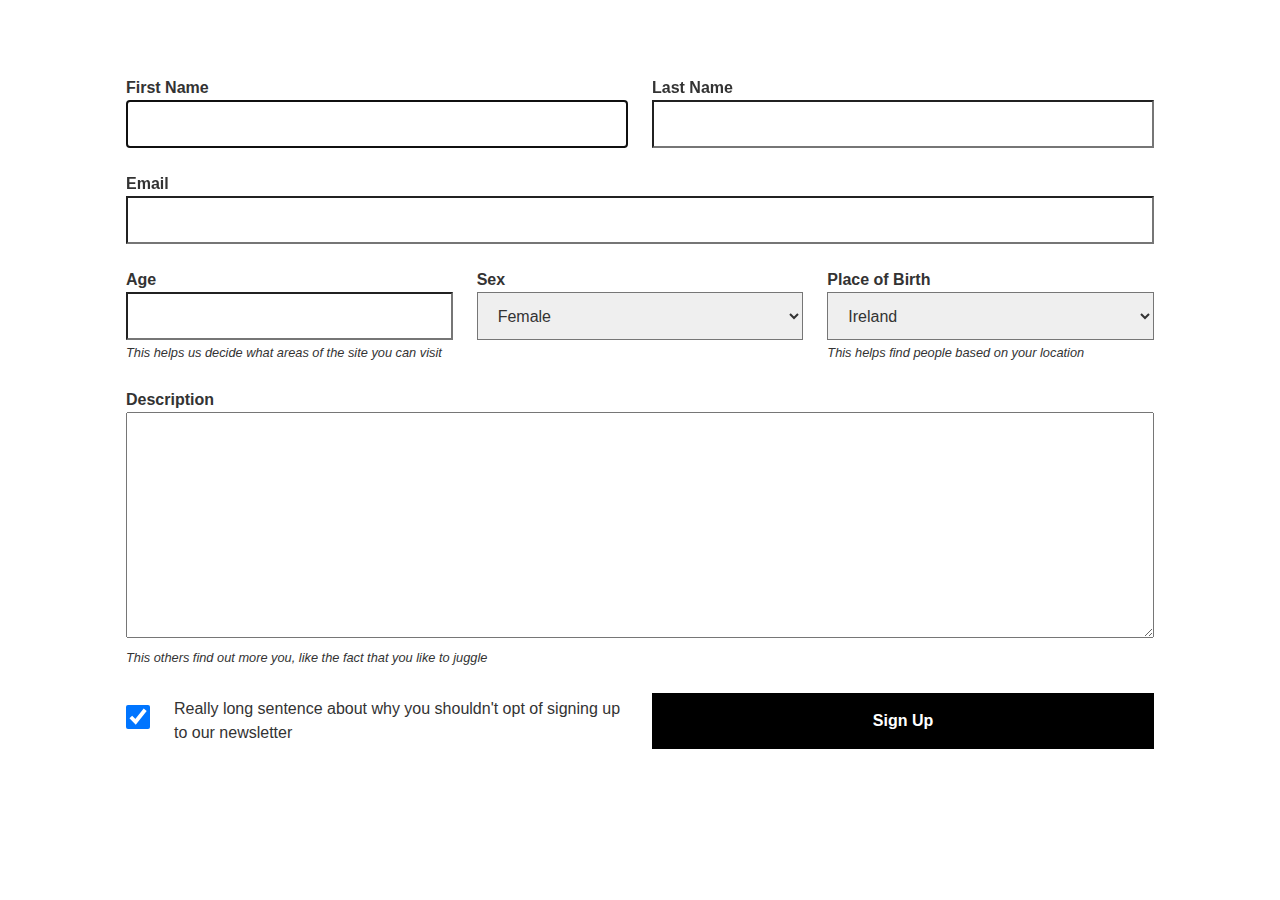
==== commit 8504fcb6: "remove border radius from form elements" ====
--- a/form.html
+++ b/form.html
@@ -2,59 +2,49 @@
 <html lang="en">
 <head>
     <meta charset="UTF-8">
-    <title>Sign up</title>
+    <title>Document</title>
     <meta name="viewport" content="width=device-width, user-scalable=no, initial-scale=1.0, maximum-scale=1.0, minimum-scale=1.0">
-    <link rel="stylesheet" href="http://maxcdn.bootstrapcdn.com/font-awesome/4.3.0/css/font-awesome.min.css">
     <link rel="stylesheet" href="css/main.css">
+    <style>
+        input,
+        select {
+            border-radius: 0;
+        }
+    </style>
 </head>
 <body>
-
     <div class="wrapper">
         <form action="#" method="get">
-
             <ul class="list-block list-block--small">
                 <li class="layout__item u-1-2-lap-and-up">
-
                     <label>
                         <b>First Name</b>
-                        <input type="text" name="fname" placeholder="e.g. John" autofocus>
-                    </label>
-
+                        <input type="text" name="fname" autofocus></label>
                 </li><li class="layout__item u-1-2-lap-and-up">
-
                     <label>
                         <b>Last Name</b>
-                        <input type="text" name="lname" placeholder="e.g. Doe">
-                    </label>
-
+                        <input type="text" name="lname"></label>
                 </li><li class="layout__item u-1-1">
-
                     <label>
                         <b>Email</b>
-                        <input type="email" name="email" placeholder="e.g. john_doe@mail.com">
-                    </label>
-
+                        <input type="email" name="email"></label>
                 </li><li class="layout__item u-1-3-lap-and-up">
-
                     <label>
                         <b>Age</b>
-                        <input type="number" name="age" placeholder="e.g. 32">
+                        <input type="number" name="age">
                         <small><em>This helps us decide what areas of the site you can visit</em></small>
                     </label>
-
                 </li><li class="layout__item u-1-3-lap-and-up">
-
                     <label>
                         <b>Sex</b>
                         <select name="sex" id="">
                             <option value="">Male</option>
                             <option value="" selected>Female</option>
                             <option value="">Other</option>
+                            <option value="">Wales</option>
                         </select>
                     </label>
-
                 </li><li class="layout__item u-1-3-lap-and-up">
-
                     <label>
                         <b>Place of Birth</b>
                         <select name="pob" id="">
@@ -65,63 +55,25 @@
                                 <option value="">Wales</option>
                             </optgroup>
                         </select>
-                        <small><em>This helps you find people based on your location</em></small>
+                        <small><em>This helps find people based on your location</em></small>
                     </label>
-
                 </li><li class="layout__item u-1-1-lap-and-up">
-
                     <label>
                         <b>Description</b>
-                        <textarea name="desc" rows="8" placeholder="Hi my name is John Doe and I love to juggle!"></textarea>
-                        <small><em>This helps others find out more about you, like the fact that you like to juggle</em></small>
-                    </label>
-
+                        <textarea name="desc" rows="8"></textarea>
+                        <small><em>This others find out more you, like the fact that you like to juggle</em></small>
+                        </label>
                 </li><li class="layout__item u-1-2-lap-and-up">
-
                     <label class="flag">
                         <span class="flag__img"><input type="checkbox" name="news" checked></span>
-                        <span class="flag__body">Really long sentence about why you shouldn't opt out of signing up to our newsletter</span>
+                        <span class="flag__body">Really long sentence about why you shouldn't opt of signing up to our newsletter</span>
                     </label>
+                </li><li class="layout__item u-1-2-lap-and-up">
+                    <button type="submit" class="btn btn--full btn--primary">Sign Up</button>
+                </li>
 
-                </li><li class="layout__item u-1-2-lap-and-up">
-
-                    <button type="submit" class="btn btn--full btn--primary">Sign Up</button>
-
-                </li>
             </ul>
-
         </form>
-
-        <ul class="list-block list-block--small">
-            <li class="layout__item u-1-2-lap-and-up">
-
-                <a href="" class="btn btn--facebook">
-                    <span class="flag flag--tiny">
-                        <span class="flag__img">
-                            <i class="fa fa-fw fa-2x fa-facebook"></i>
-                        </span>
-                        <span class="flag__body">
-                            Connect with Facebook
-                        </span>
-                    </span>
-                </a>
-
-            </li><li class="layout__item u-1-2-lap-and-up">
-
-                <a href="" class="btn btn--twitter">
-                    <span class="flag flag--tiny">
-                        <span class="flag__img">
-                            <i class="fa fa-fw fa-2x fa-twitter"></i>
-                        </span>
-                        <span class="flag__body">
-                            Connect with Twitter
-                        </span>
-                    </span>
-                </a>
-
-            </li>
-        </ul>
-
     </div>
 </body>
 </html>
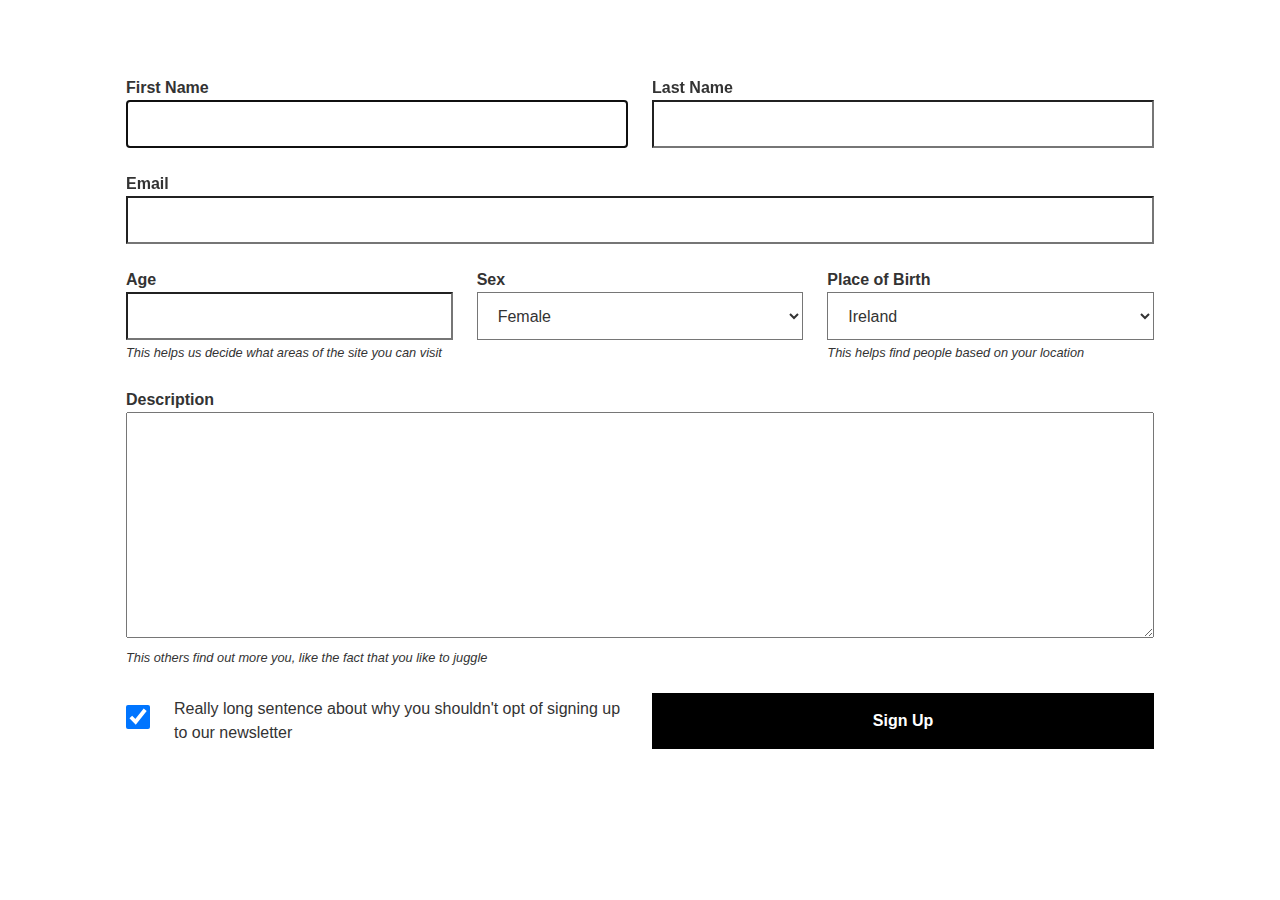
==== commit 82284db4: "Update form.html" ====
--- a/form.html
+++ b/form.html
@@ -8,6 +8,7 @@
     <style>
         input,
         select {
+            background: #fff;
             border-radius: 0;
         }
     </style>
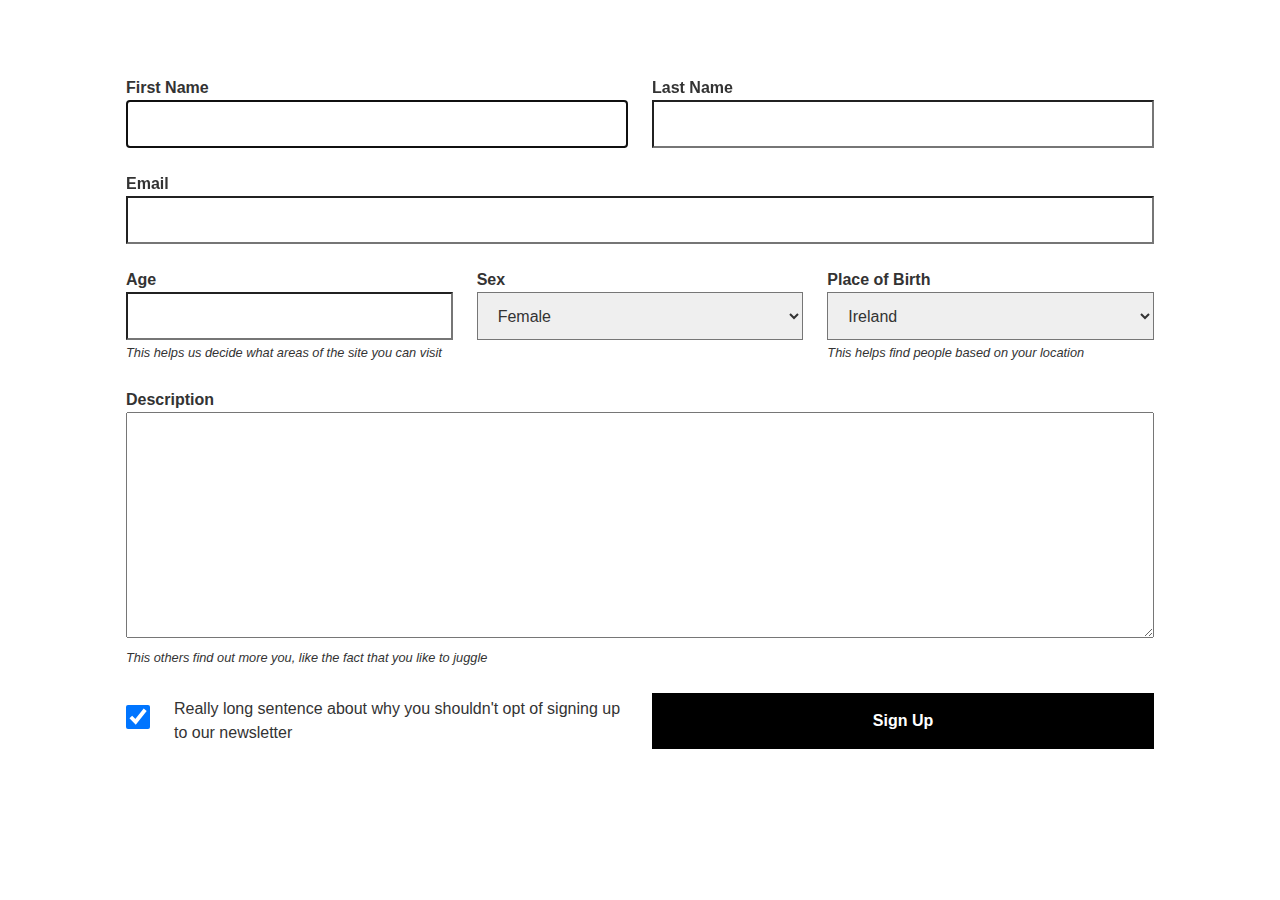
==== commit f91e3c6b: "Update form.html" ====
--- a/form.html
+++ b/form.html
@@ -8,7 +8,6 @@
     <style>
         input,
         select {
-            background: #fff;
             border-radius: 0;
         }
     </style>
